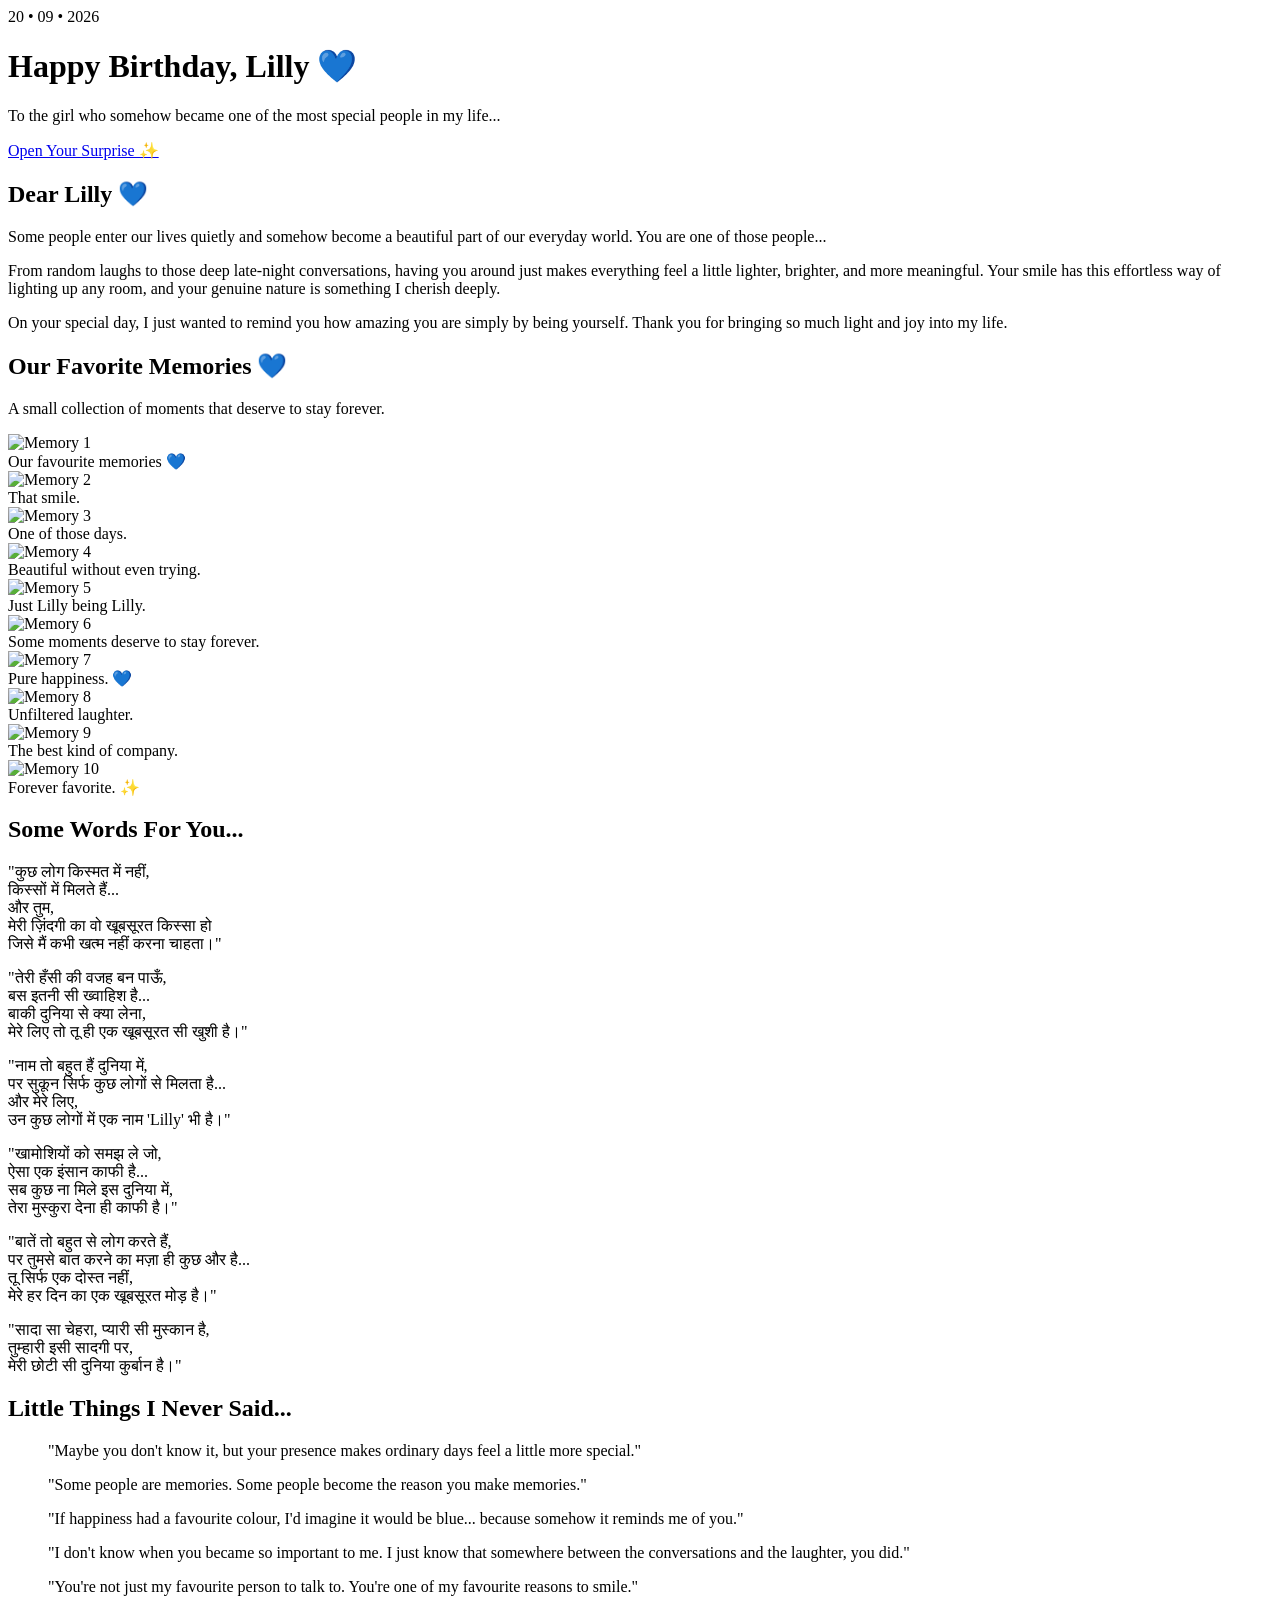
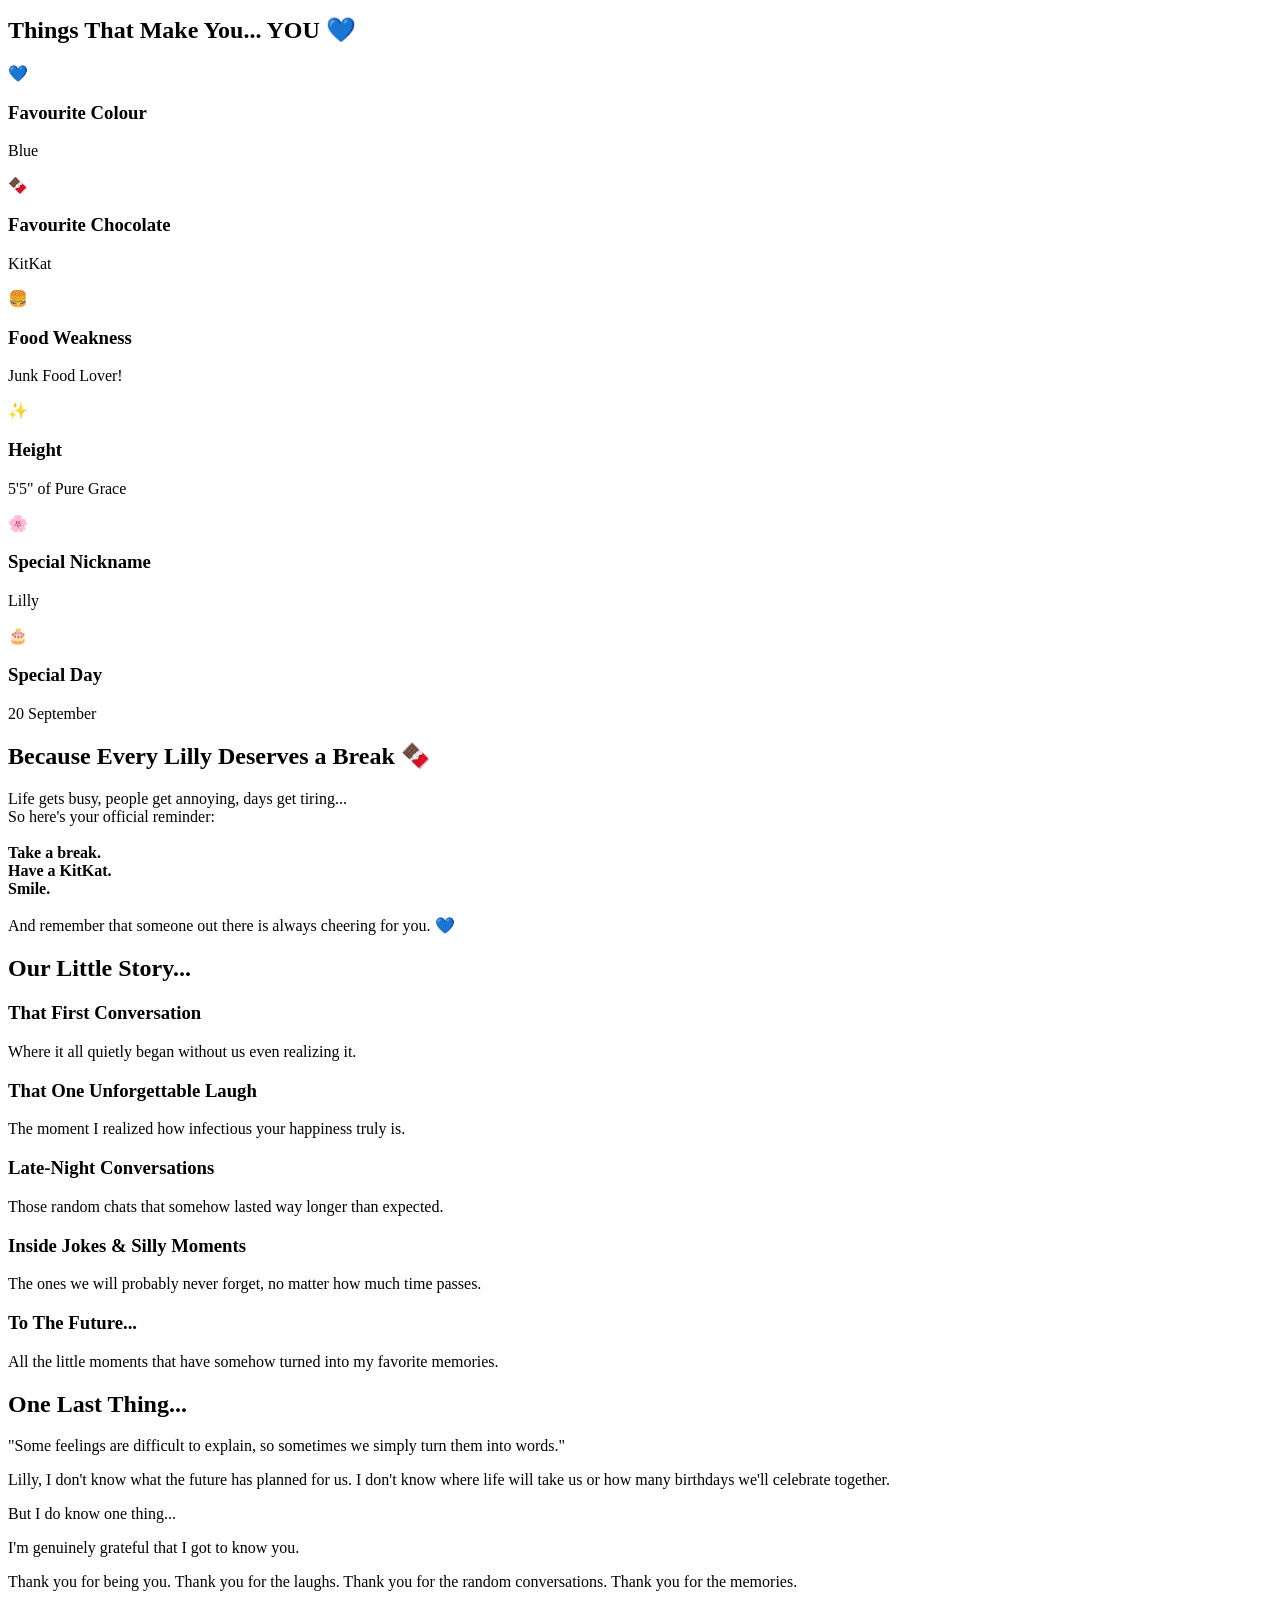
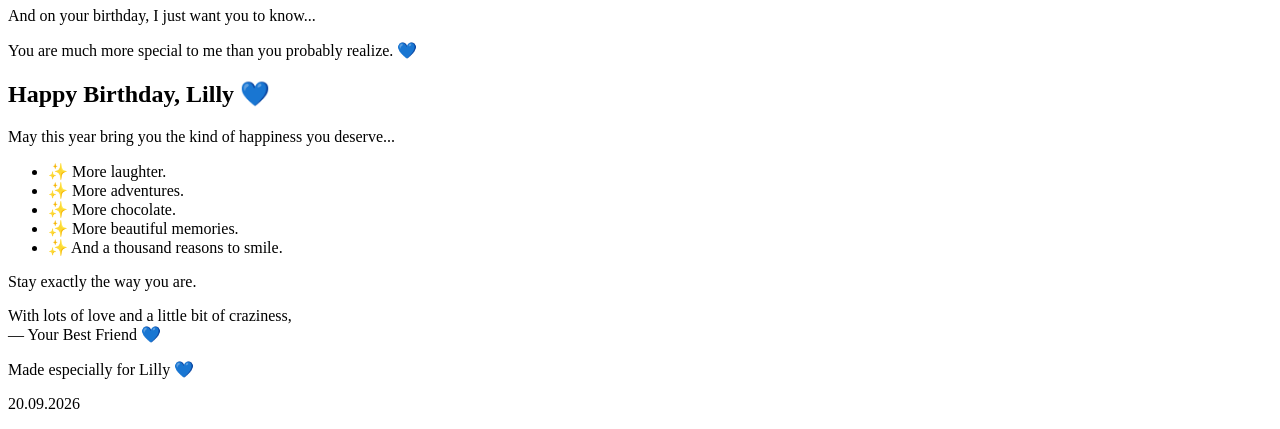
==== index.html @ 8860bd3f "Rename HAppybirthdaylilly.html to index.html" ====
<!DOCTYPE html>
<html lang="en">
<head>
  <meta charset="UTF-8">
  <meta name="viewport" content="width=device-width, initial-scale=1.0">
  <title>Happy Birthday Lilly! 💙</title>
  
  <link rel="preconnect" href="https://fonts.googleapis.com">
  <link rel="preconnect" href="https://fonts.gstatic.com" crossorigin>
  <link href="https://fonts.googleapis.com/css2?family=Great+Vibes&family=Playfair+Display:ital,wght@0,400;0,600;0,700;1,400&family=Poppins:wght@300;400;500;600&display=swap" rel="stylesheet">
  
  <link rel="stylesheet" href="lilly.css">
</head>
<body>

  <div class="stars-container" aria-hidden="true">
    <div class="star s1"></div>
    <div class="star s2"></div>
    <div class="star s3"></div>
    <div class="star s4"></div>
    <div class="star s5"></div>
  </div>

  <header class="hero-section" id="hero">
    <div class="hero-content">
      <span class="sub-subtitle">20 • 09 • 2026</span>
      <h1 class="hero-title">Happy Birthday, Lilly 💙</h1>
      <p class="hero-subtitle">To the girl who somehow became one of the most special people in my life...</p>
      <a href="#letter" class="btn-glow">Open Your Surprise ✨</a>
    </div>
  </header>

  <main>
    <section class="section-container" id="letter">
      <div class="glass-card letter-card">
        <h2 class="section-title cursive">Dear Lilly 💙</h2>
        <div class="letter-body">
          <p>Some people enter our lives quietly and somehow become a beautiful part of our everyday world. You are one of those people...</p>
          <p>From random laughs to those deep late-night conversations, having you around just makes everything feel a little lighter, brighter, and more meaningful. Your smile has this effortless way of lighting up any room, and your genuine nature is something I cherish deeply.</p>
          <p>On your special day, I just wanted to remind you how amazing you are simply by being yourself. Thank you for bringing so much light and joy into my life.</p>
        </div>
      </div>
    </section>

    <section class="section-container" id="gallery">
      <h2 class="section-title">Our Favorite Memories 💙</h2>
      <p class="section-desc">A small collection of moments that deserve to stay forever.</p>
      
      <div class="gallery-masonry">
        <div class="gallery-item">
          <img src="C:\VIRUS\lucky\lucky\Android\p1.jpeg" alt="Memory 1" loading="lazy">
          <div class="gallery-overlay"><span>Our favourite memories 💙</span></div>
        </div>
        <div class="gallery-item">
          <img src="C:\VIRUS\lucky\lucky\Android\LILLY.jpeg" alt="Memory 2" loading="lazy">
          <div class="gallery-overlay"><span>That smile.</span></div>
        </div>
        <div class="gallery-item">
          <img src="C:\VIRUS\lucky\lucky\Android\lilly\WhatsApp Image 2026-09-19 at 11.35.41 PM.jpeg" alt="Memory 3" loading="lazy">
          <div class="gallery-overlay"><span>One of those days.</span></div>
        </div>
        <div class="gallery-item">
          <img src="C:\VIRUS\lucky\lucky\Android\lilly\WhatsApp Image 2026-09-19 at 11.37.03 PM.jpeg" alt="Memory 4" loading="lazy">
          <div class="gallery-overlay"><span>Beautiful without even trying.</span></div>
        </div>
        <div class="gallery-item">
          <img src="C:\VIRUS\lucky\lucky\Android\lilly\WhatsApp Image 2026-09-19 at 11.37.11 PM.jpeg" alt="Memory 5" loading="lazy">
          <div class="gallery-overlay"><span>Just Lilly being Lilly.</span></div>
        </div>
        <div class="gallery-item">
          <img src="C:\VIRUS\lucky\lucky\Android\lilly\WhatsApp Image 2026-09-19 at 11.35.37 PM.jpeg" alt="Memory 6" loading="lazy">
          <div class="gallery-overlay"><span>Some moments deserve to stay forever.</span></div>
        </div>
        <div class="gallery-item">
          <img src="C:\VIRUS\lucky\lucky\Android\lilly\WhatsApp Image 2026-09-19 at 11.37.06 PM.jpeg" alt="Memory 7" loading="lazy">
          <div class="gallery-overlay"><span>Pure happiness. 💙</span></div>
        </div>
        <div class="gallery-item">
          <img src="C:\VIRUS\lucky\lucky\Android\lilly\WhatsApp Image 2026-09-19 at 11.34.30 PM.jpeg" alt="Memory 8" loading="lazy">
          <div class="gallery-overlay"><span>Unfiltered laughter.</span></div>
        </div>
        <div class="gallery-item">
          <img src="C:\VIRUS\lucky\lucky\Android\lilly\WhatsApp Image 2026-09-19 at 11.37.18 PM.jpeg" alt="Memory 9" loading="lazy">
          <div class="gallery-overlay"><span>The best kind of company.</span></div>
        </div>
        <div class="gallery-item">
          <img src="C:\VIRUS\lucky\lucky\Android\lilly\WhatsApp Image 2026-09-07 at 3.22.24 PM.jpeg" alt="Memory 10" loading="lazy">
          <div class="gallery-overlay"><span>Forever favorite. ✨</span></div>
        </div>
      </div>
    </section>

    <section class="section-container" id="poetry">
      <h2 class="section-title">Some Words For You...</h2>
      <div class="grid-cards">
        <div class="glass-card poetry-card">
          <p class="hindi-text">"कुछ लोग किस्मत में नहीं,<br>किस्सों में मिलते हैं...<br>और तुम,<br>मेरी ज़िंदगी का वो खूबसूरत किस्सा हो<br>जिसे मैं कभी खत्म नहीं करना चाहता।"</p>
        </div>
        <div class="glass-card poetry-card">
          <p class="hindi-text">"तेरी हँसी की वजह बन पाऊँ,<br>बस इतनी सी ख्वाहिश है...<br>बाकी दुनिया से क्या लेना,<br>मेरे लिए तो तू ही एक खूबसूरत सी खुशी है।"</p>
        </div>
        <div class="glass-card poetry-card">
          <p class="hindi-text">"नाम तो बहुत हैं दुनिया में,<br>पर सुकून सिर्फ कुछ लोगों से मिलता है...<br>और मेरे लिए,<br>उन कुछ लोगों में एक नाम 'Lilly' भी है।"</p>
        </div>
        <div class="glass-card poetry-card">
          <p class="hindi-text">"खामोशियों को समझ ले जो,<br>ऐसा एक इंसान काफी है...<br>सब कुछ ना मिले इस दुनिया में,<br>तेरा मुस्कुरा देना ही काफी है।"</p>
        </div>
        <div class="glass-card poetry-card">
          <p class="hindi-text">"बातें तो बहुत से लोग करते हैं,<br>पर तुमसे बात करने का मज़ा ही कुछ और है...<br>तू सिर्फ एक दोस्त नहीं,<br>मेरे हर दिन का एक खूबसूरत मोड़ है।"</p>
        </div>
        <div class="glass-card poetry-card">
          <p class="hindi-text">"सादा सा चेहरा, प्यारी सी मुस्कान है,<br>तुम्हारी इसी सादगी पर,<br>मेरी छोटी सी दुनिया कुर्बान है।"</p>
        </div>
      </div>
    </section>

    <section class="section-container" id="quotes">
      <h2 class="section-title">Little Things I Never Said...</h2>
      <div class="quotes-wrapper">
        <blockquote class="glass-card quote-card">
          "Maybe you don't know it, but your presence makes ordinary days feel a little more special."
        </blockquote>
        <blockquote class="glass-card quote-card">
          "Some people are memories. Some people become the reason you make memories."
        </blockquote>
        <blockquote class="glass-card quote-card">
          "If happiness had a favourite colour, I'd imagine it would be blue... because somehow it reminds me of you."
        </blockquote>
        <blockquote class="glass-card quote-card">
          "I don't know when you became so important to me. I just know that somewhere between the conversations and the laughter, you did."
        </blockquote>
        <blockquote class="glass-card quote-card">
          "You're not just my favourite person to talk to. You're one of my favourite reasons to smile."
        </blockquote>
      </div>
    </section>

    <section class="section-container" id="facts">
      <h2 class="section-title">Things That Make You... YOU 💙</h2>
      <div class="facts-grid">
        <div class="glass-card fact-card">
          <div class="fact-icon">💙</div>
          <h3>Favourite Colour</h3>
          <p>Blue</p>
        </div>
        <div class="glass-card fact-card">
          <div class="fact-icon">🍫</div>
          <h3>Favourite Chocolate</h3>
          <p>KitKat</p>
        </div>
        <div class="glass-card fact-card">
          <div class="fact-icon">🍔</div>
          <h3>Food Weakness</h3>
          <p>Junk Food Lover!</p>
        </div>
        <div class="glass-card fact-card">
          <div class="fact-icon">✨</div>
          <h3>Height</h3>
          <p>5'5" of Pure Grace</p>
        </div>
        <div class="glass-card fact-card">
          <div class="fact-icon">🌸</div>
          <h3>Special Nickname</h3>
          <p>Lilly</p>
        </div>
        <div class="glass-card fact-card">
          <div class="fact-icon">🎂</div>
          <h3>Special Day</h3>
          <p>20 September</p>
        </div>
      </div>
    </section>

    <section class="section-container" id="kitkat">
      <div class="kitkat-banner">
        <div class="chocolate-bg-decor" aria-hidden="true">
          <div class="choc-block"></div>
          <div class="choc-block"></div>
          <div class="choc-block"></div>
        </div>
        <div class="kitkat-content">
          <h2 class="kitkat-title">Because Every Lilly Deserves a Break 🍫</h2>
          <p class="kitkat-text">
            Life gets busy, people get annoying, days get tiring...<br>
            So here's your official reminder:<br><br>
            <strong>Take a break.<br>
            Have a KitKat.<br>
            Smile.</strong><br><br>
            And remember that someone out there is always cheering for you. 💙
          </p>
        </div>
      </div>
    </section>

    <section class="section-container" id="story">
      <h2 class="section-title">Our Little Story...</h2>
      <div class="timeline">
        <div class="timeline-item left">
          <div class="timeline-dot"></div>
          <div class="glass-card timeline-content">
            <h3>That First Conversation</h3>
            <p>Where it all quietly began without us even realizing it.</p>
          </div>
        </div>
        <div class="timeline-item right">
          <div class="timeline-dot"></div>
          <div class="glass-card timeline-content">
            <h3>That One Unforgettable Laugh</h3>
            <p>The moment I realized how infectious your happiness truly is.</p>
          </div>
        </div>
        <div class="timeline-item left">
          <div class="timeline-dot"></div>
          <div class="glass-card timeline-content">
            <h3>Late-Night Conversations</h3>
            <p>Those random chats that somehow lasted way longer than expected.</p>
          </div>
        </div>
        <div class="timeline-item right">
          <div class="timeline-dot"></div>
          <div class="glass-card timeline-content">
            <h3>Inside Jokes & Silly Moments</h3>
            <p>The ones we will probably never forget, no matter how much time passes.</p>
          </div>
        </div>
        <div class="timeline-item left">
          <div class="timeline-dot"></div>
          <div class="glass-card timeline-content">
            <h3>To The Future...</h3>
            <p>All the little moments that have somehow turned into my favorite memories.</p>
          </div>
        </div>
      </div>
    </section>

    <section class="section-container" id="secret">
      <div class="glass-card secret-card">
        <h2 class="section-title">One Last Thing...</h2>
        <p class="secret-quote">"Some feelings are difficult to explain, so sometimes we simply turn them into words."</p>
        <div class="secret-body">
          <p>Lilly, I don't know what the future has planned for us. I don't know where life will take us or how many birthdays we'll celebrate together.</p>
          <p>But I do know one thing...</p>
          <p>I'm genuinely grateful that I got to know you.</p>
          <p>Thank you for being you. Thank you for the laughs. Thank you for the random conversations. Thank you for the memories.</p>
          <p>And on your birthday, I just want you to know...</p>
          <p class="highlight-text">You are much more special to me than you probably realize. 💙</p>
        </div>
      </div>
    </section>

    <section class="section-container final-section" id="final">
      <div class="final-wrapper">
        <h1 class="final-title">Happy Birthday, Lilly 💙</h1>
        <p class="final-subtitle">May this year bring you the kind of happiness you deserve...</p>
        <ul class="wishes-list">
          <li>✨ More laughter.</li>
          <li>✨ More adventures.</li>
          <li>✨ More chocolate.</li>
          <li>✨ More beautiful memories.</li>
          <li>✨ And a thousand reasons to smile.</li>
        </ul>
        <p class="stay-true">Stay exactly the way you are.</p>
        <p class="signature">With lots of love and a little bit of craziness,<br><span>— Your Best Friend 💙</span></p>
      </div>
    </section>
  </main>

  <footer class="footer">
    <p>Made especially for Lilly 💙</p>
    <p class="footer-date">20.09.2026</p>
  </footer>

</body>
</html>
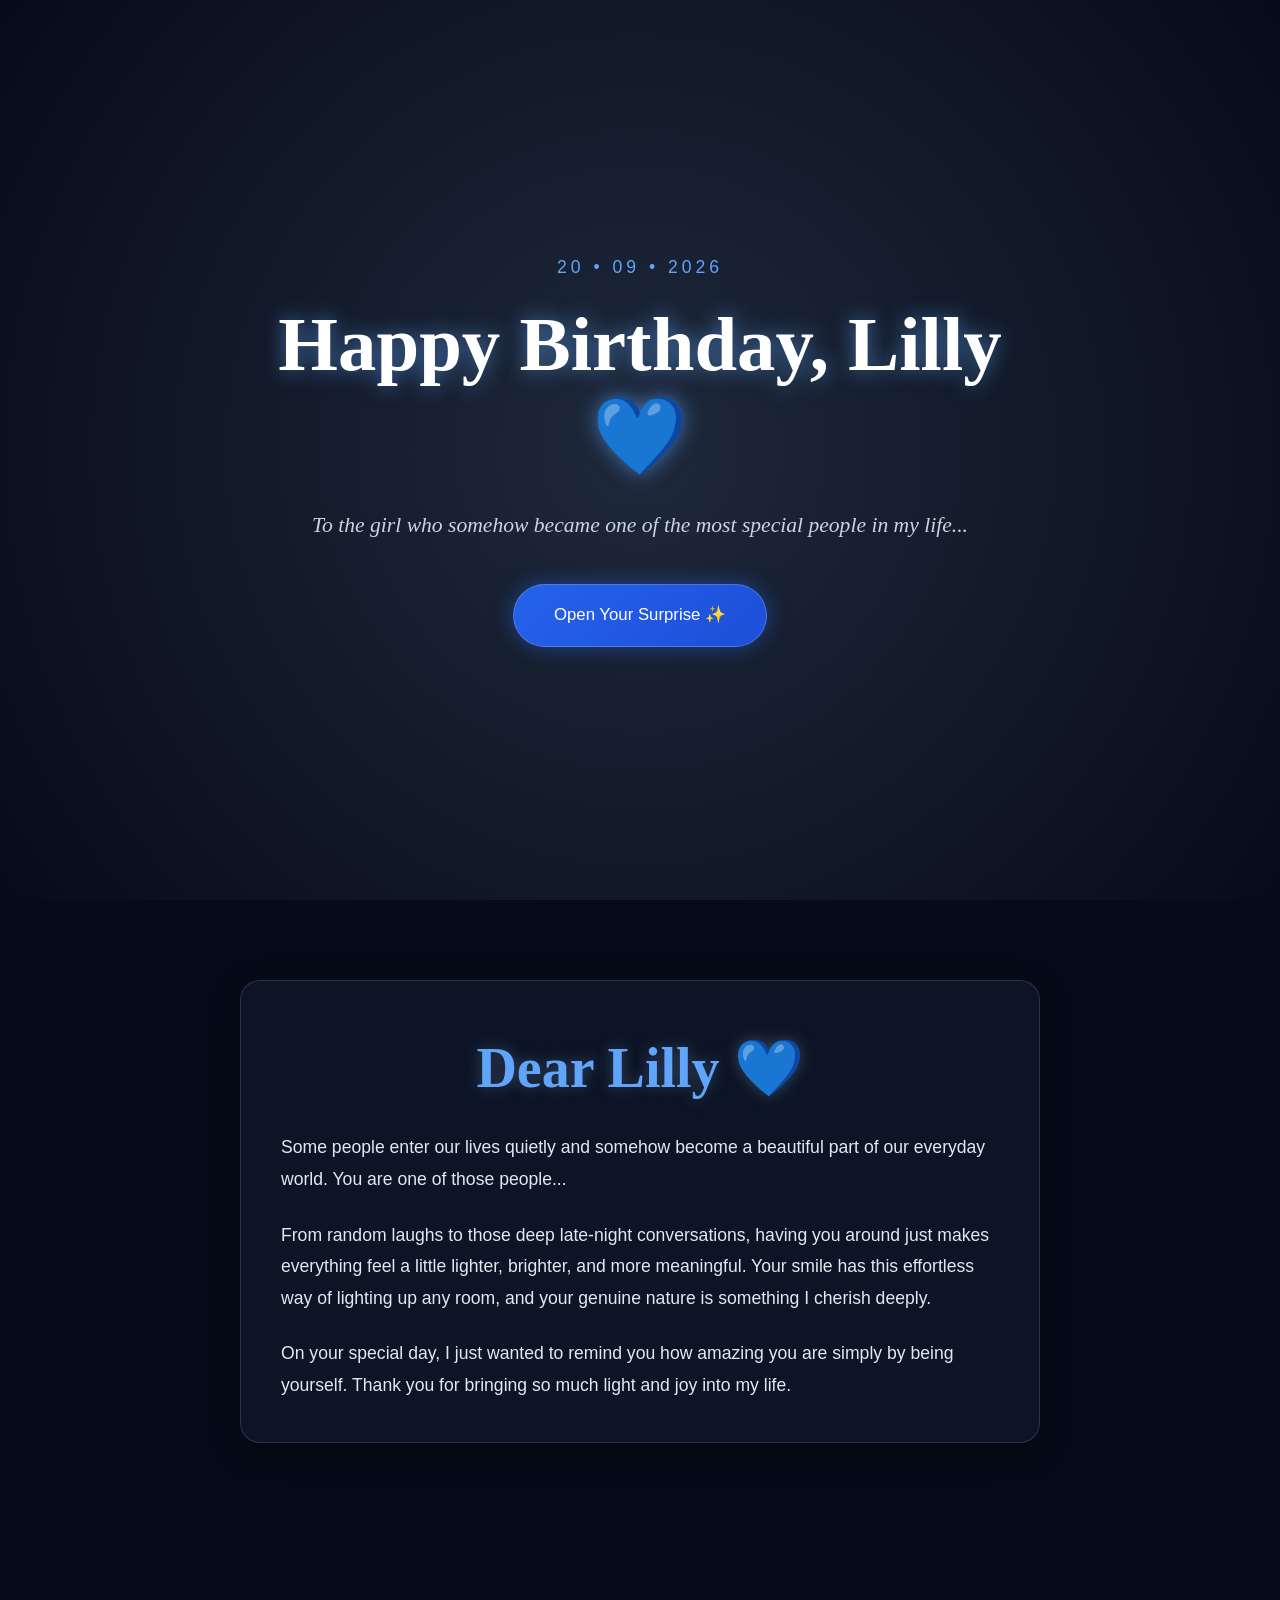
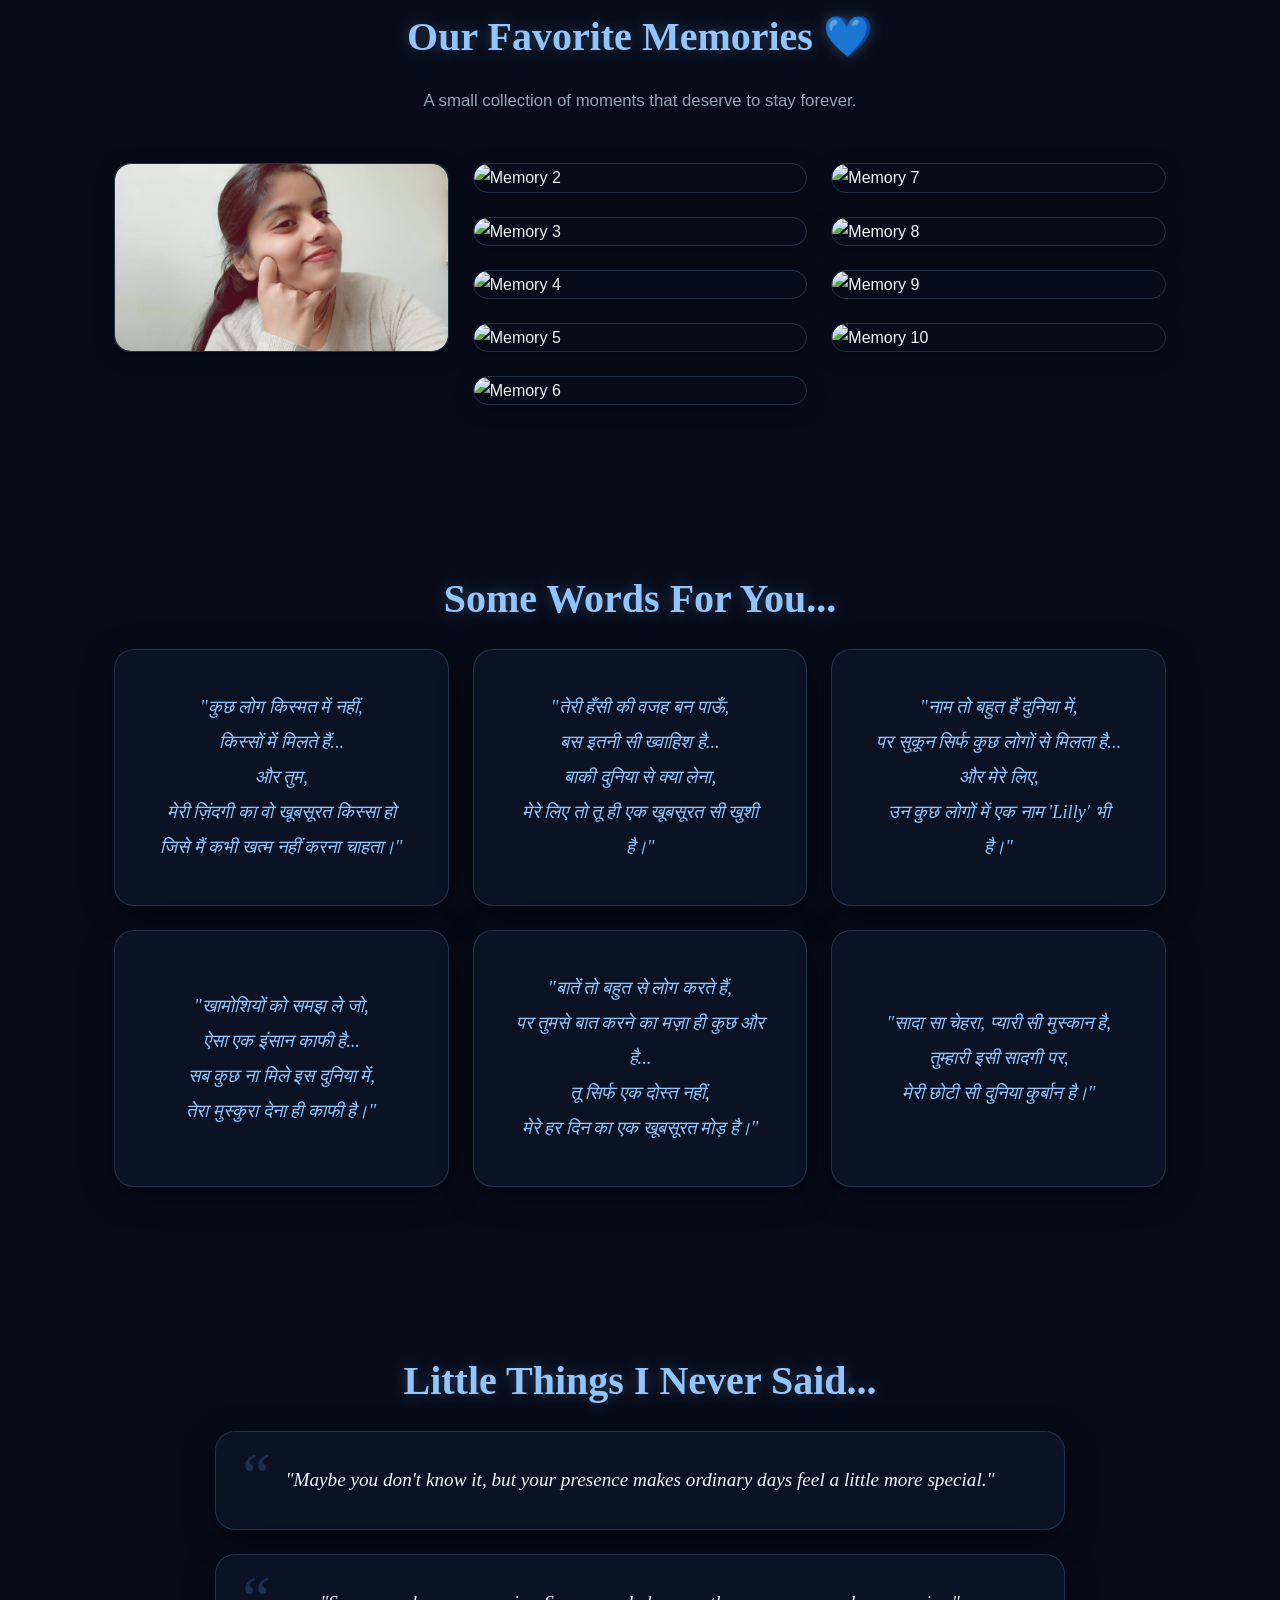
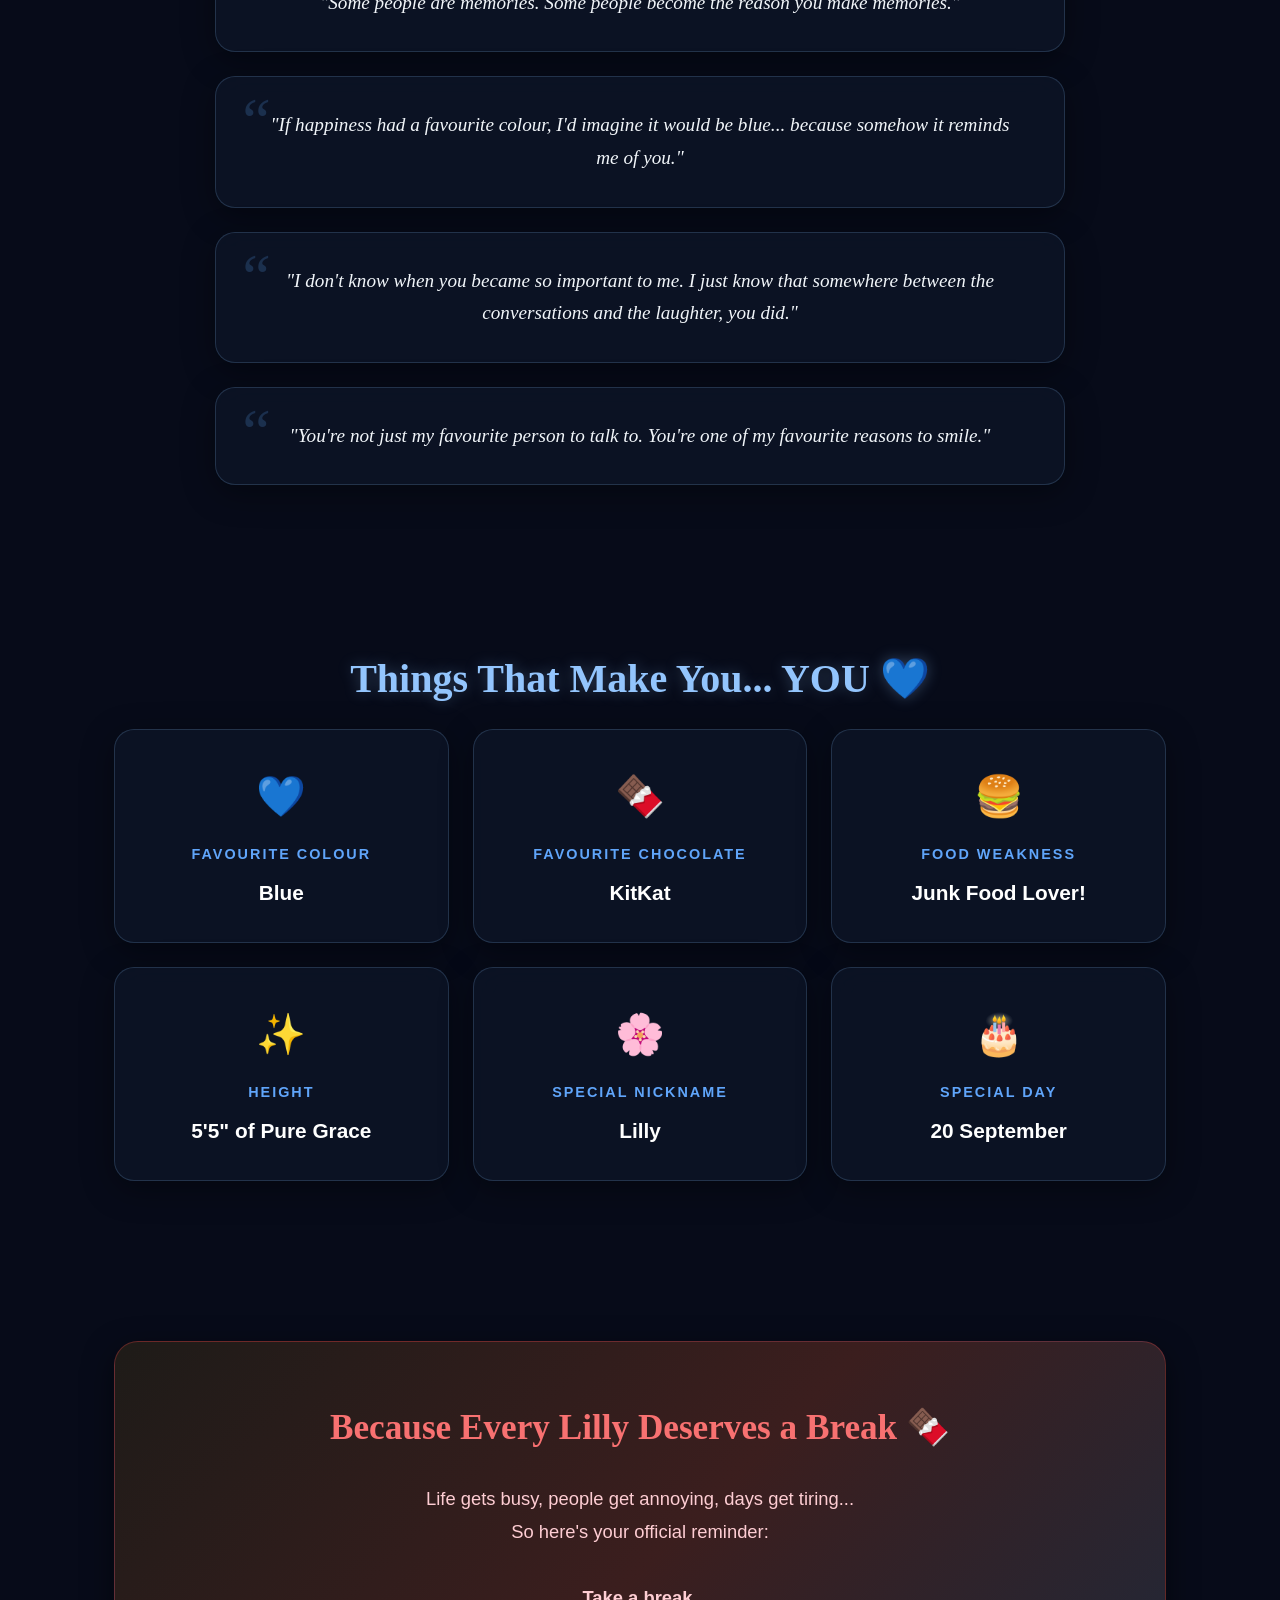
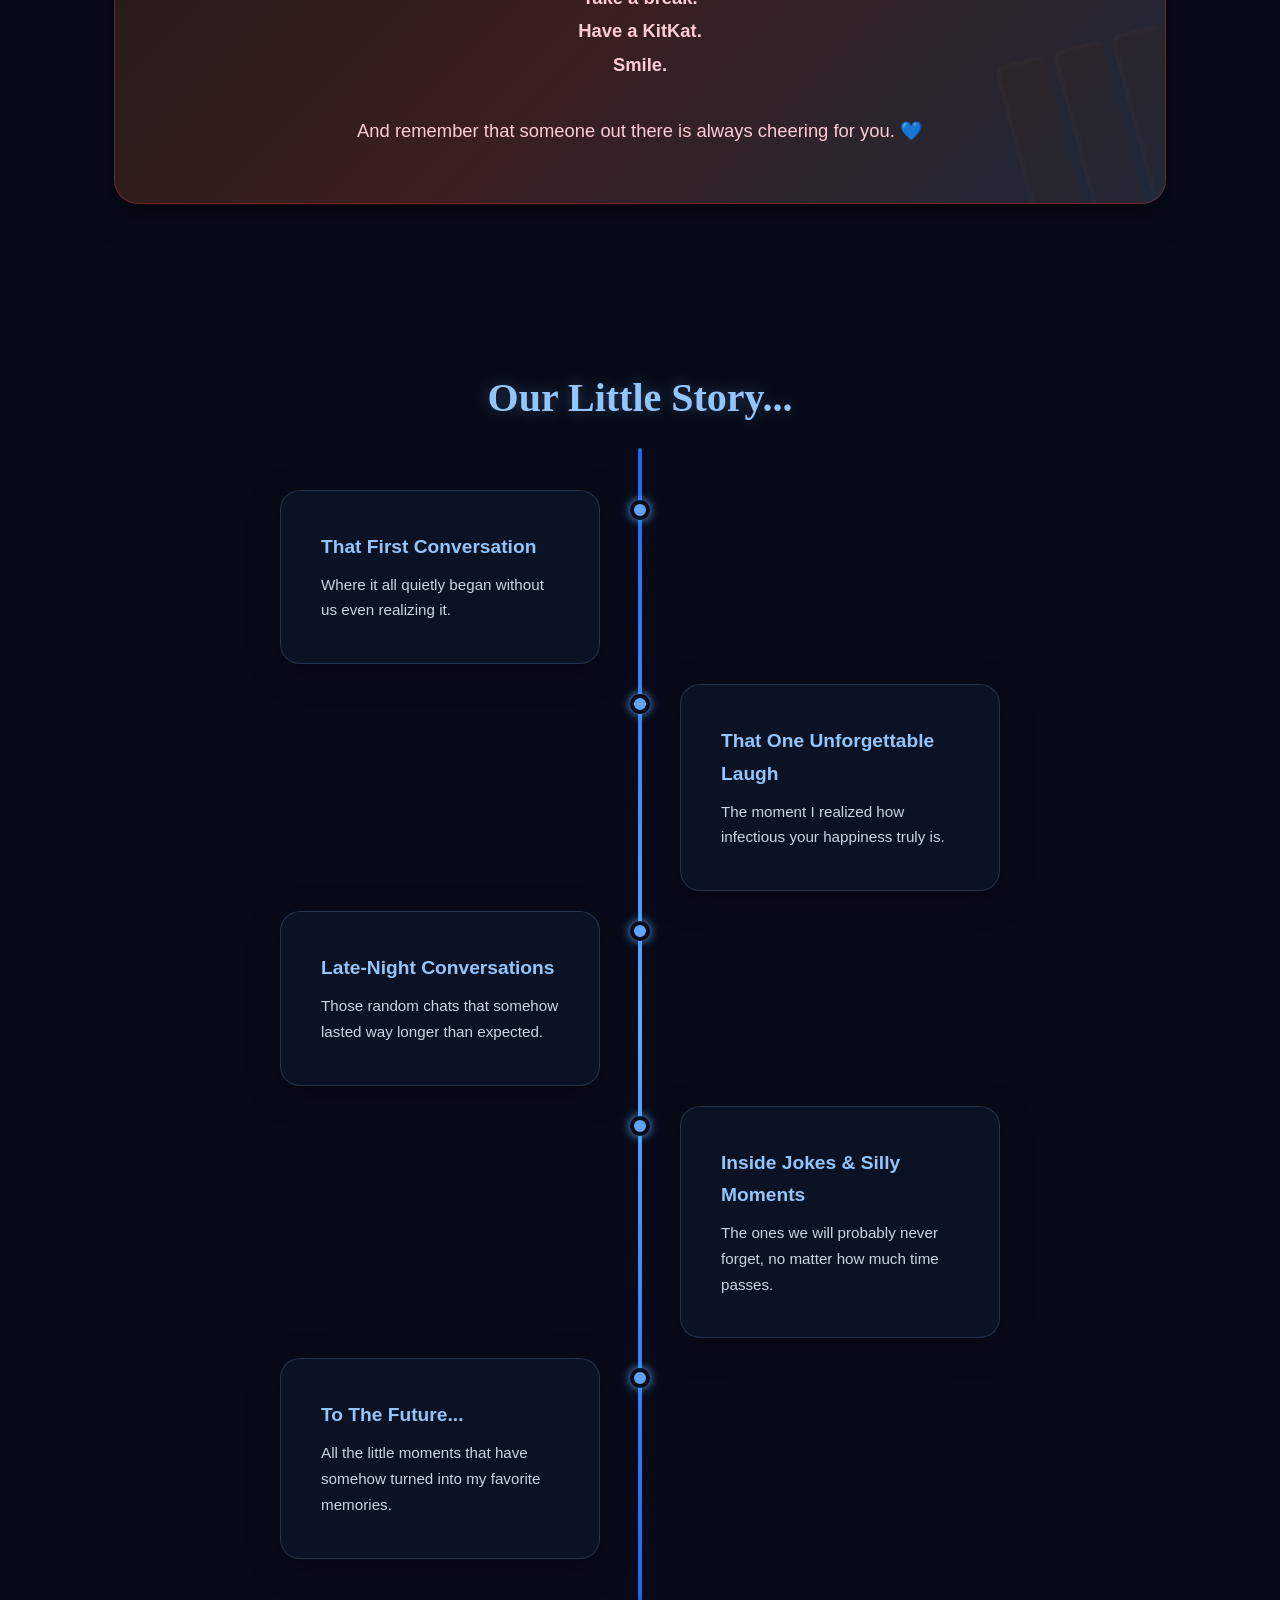
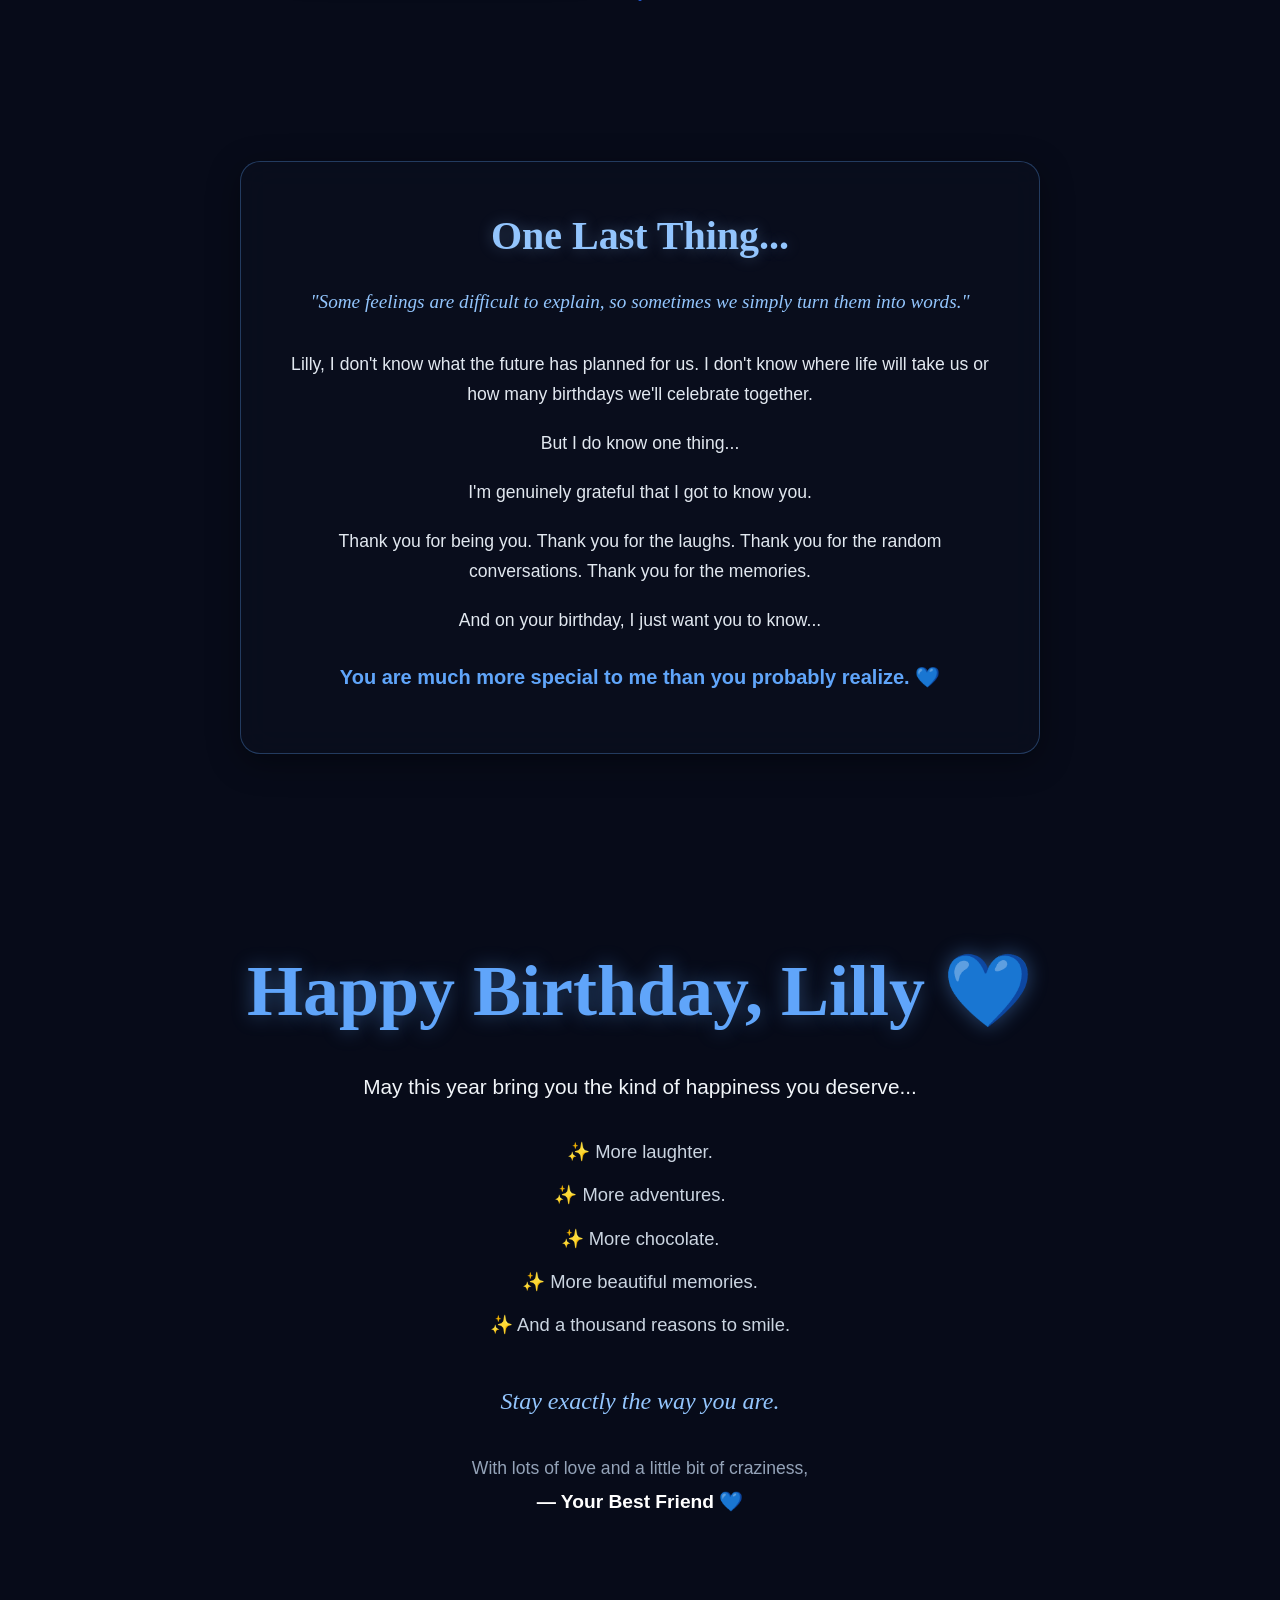
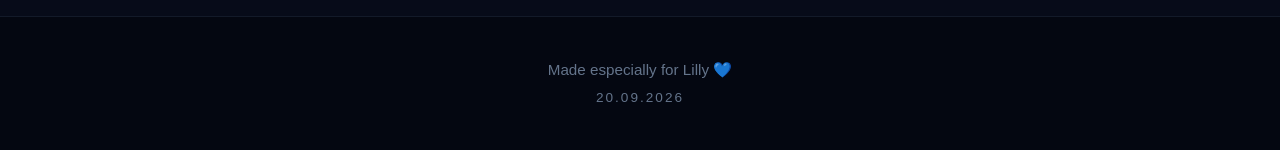
==== commit e146fa72: "Update index.html" ====
--- a/index.html
+++ b/index.html
@@ -48,7 +48,7 @@
       
       <div class="gallery-masonry">
         <div class="gallery-item">
-          <img src="C:\VIRUS\lucky\lucky\Android\p1.jpeg" alt="Memory 1" loading="lazy">
+          <img src="p1.jpeg" alt="Memory 1" loading="lazy">
           <div class="gallery-overlay"><span>Our favourite memories 💙</span></div>
         </div>
         <div class="gallery-item">
--- a/lilly.css
+++ b/lilly.css
@@ -0,0 +1,597 @@
+/* ==========================================================================
+   RESET & GLOBAL SETUP
+   ========================================================================== */
+*, *::before, *::after {
+  box-sizing: border-box;
+  margin: 0;
+  padding: 0;
+}
+
+html {
+  scroll-behavior: smooth;
+  font-size: 16px;
+}
+
+body {
+  font-family: 'Poppins', sans-serif;
+  background: #070b19; /* Deep midnight navy */
+  color: #f0f4f8;
+  overflow-x: hidden;
+  line-height: 1.7;
+  position: relative;
+}
+
+/* ==========================================================================
+   BACKGROUND PARTICLES & STARS (CSS ONLY)
+   ========================================================================== */
+.stars-container {
+  position: fixed;
+  top: 0;
+  left: 0;
+  width: 100vw;
+  height: 100vh;
+  pointer-events: none;
+  z-index: 0;
+  overflow: hidden;
+}
+
+.star {
+  position: absolute;
+  background: radial-gradient(circle, rgba(147, 197, 253, 0.8) 0%, rgba(255,255,255,0) 70%);
+  border-radius: 50%;
+  animation: floatParticle 8s infinite ease-in-out;
+}
+
+.s1 { width: 150px; height: 150px; top: 10%; left: 15%; animation-duration: 10s; opacity: 0.3; }
+.s2 { width: 250px; height: 250px; top: 60%; left: 75%; animation-duration: 14s; opacity: 0.2; }
+.s3 { width: 100px; height: 100px; top: 80%; left: 20%; animation-duration: 7s; opacity: 0.4; }
+.s4 { width: 180px; height: 180px; top: 35%; left: 80%; animation-duration: 11s; opacity: 0.25; }
+.s5 { width: 120px; height: 120px; top: 50%; left: 45%; animation-duration: 9s; opacity: 0.35; }
+
+@keyframes floatParticle {
+  0%, 100% { transform: translateY(0) scale(1); }
+  50% { transform: translateY(-30px) scale(1.1); }
+}
+
+/* ==========================================================================
+   GLASSMORPHISM & REUSABLE CARDS
+   ========================================================================== */
+.glass-card {
+  background: rgba(15, 23, 42, 0.65);
+  backdrop-filter: blur(16px);
+  -webkit-backdrop-filter: blur(16px);
+  border: 1px solid rgba(147, 197, 253, 0.18);
+  border-radius: 20px;
+  box-shadow: 0 8px 32px 0 rgba(0, 0, 0, 0.37);
+  padding: 2.5rem;
+  transition: transform 0.4s ease, box-shadow 0.4s ease, border-color 0.4s ease;
+}
+
+.glass-card:hover {
+  transform: translateY(-5px);
+  box-shadow: 0 12px 40px 0 rgba(59, 130, 246, 0.25);
+  border-color: rgba(147, 197, 253, 0.4);
+}
+
+.section-container {
+  max-width: 1100px;
+  margin: 0 auto;
+  padding: 5rem 1.5rem;
+  position: relative;
+  z-index: 1;
+}
+
+.section-title {
+  font-family: 'Playfair Display', serif;
+  font-size: 2.5rem;
+  text-align: center;
+  color: #93c5fd;
+  margin-bottom: 1rem;
+  text-shadow: 0 0 15px rgba(147, 197, 253, 0.3);
+}
+
+.section-title.cursive {
+  font-family: 'Great Vibes', cursive;
+  font-size: 3.5rem;
+  color: #60a5fa;
+}
+
+.section-desc {
+  text-align: center;
+  color: #94a3b8;
+  margin-bottom: 3rem;
+  font-size: 1.05rem;
+}
+
+/* ==========================================================================
+   HERO SECTION
+   ========================================================================== */
+.hero-section {
+  min-height: 100vh;
+  display: flex;
+  justify-content: center;
+  align-items: center;
+  text-align: center;
+  padding: 2rem 1rem;
+  position: relative;
+  background: radial-gradient(circle at center, #1e293b 0%, #070b19 100%);
+  z-index: 1;
+}
+
+.hero-content {
+  max-width: 800px;
+  animation: fadeIn 1.8s ease-in-out;
+}
+
+.sub-subtitle {
+  display: inline-block;
+  font-size: 1.1rem;
+  letter-spacing: 4px;
+  color: #60a5fa;
+  margin-bottom: 1rem;
+  text-transform: uppercase;
+}
+
+.hero-title {
+  font-family: 'Great Vibes', cursive;
+  font-size: 4.8rem;
+  color: #ffffff;
+  text-shadow: 0 0 20px rgba(96, 165, 250, 0.6);
+  line-height: 1.2;
+  margin-bottom: 1.5rem;
+}
+
+.hero-subtitle {
+  font-family: 'Playfair Display', serif;
+  font-size: 1.35rem;
+  color: #cbd5e1;
+  font-style: italic;
+  margin-bottom: 2.5rem;
+  font-weight: 300;
+}
+
+.btn-glow {
+  display: inline-block;
+  padding: 1rem 2.5rem;
+  font-size: 1.05rem;
+  font-weight: 500;
+  color: #ffffff;
+  text-decoration: none;
+  background: linear-gradient(135deg, #2563eb, #1d4ed8);
+  border-radius: 50px;
+  box-shadow: 0 0 20px rgba(37, 99, 235, 0.5);
+  transition: all 0.3s ease;
+  border: 1px solid rgba(255, 255, 255, 0.2);
+}
+
+.btn-glow:hover {
+  transform: translateY(-3px) scale(1.03);
+  box-shadow: 0 0 30px rgba(96, 165, 250, 0.8);
+  background: linear-gradient(135deg, #3b82f6, #2563eb);
+}
+
+/* ==========================================================================
+   SECTION 2: LETTER
+   ========================================================================== */
+.letter-card {
+  max-width: 800px;
+  margin: 0 auto;
+  background: rgba(15, 23, 42, 0.8);
+}
+
+.letter-body p {
+  font-size: 1.1rem;
+  color: #e2e8f0;
+  margin-bottom: 1.5rem;
+  line-height: 1.8;
+}
+
+.letter-body p:last-child {
+  margin-bottom: 0;
+}
+
+/* ==========================================================================
+   SECTION 3: PHOTO GALLERY (MASONRY)
+   ========================================================================== */
+.gallery-masonry {
+  column-count: 3;
+  column-gap: 1.5rem;
+}
+
+.gallery-item {
+  position: relative;
+  margin-bottom: 1.5rem;
+  border-radius: 16px;
+  overflow: hidden;
+  break-inside: avoid;
+  box-shadow: 0 4px 20px rgba(0,0,0,0.3);
+  border: 1px solid rgba(147, 197, 253, 0.2);
+}
+
+.gallery-item img {
+  width: 100%;
+  display: block;
+  border-radius: 16px;
+  transition: transform 0.5s ease;
+  object-fit: cover;
+}
+
+.gallery-overlay {
+  position: absolute;
+  top: 0;
+  left: 0;
+  width: 100%;
+  height: 100%;
+  background: linear-gradient(to top, rgba(7, 11, 25, 0.85), transparent);
+  display: flex;
+  align-items: flex-end;
+  padding: 1.25rem;
+  opacity: 0;
+  transition: opacity 0.4s ease;
+}
+
+.gallery-overlay span {
+  color: #ffffff;
+  font-size: 0.95rem;
+  font-weight: 500;
+  transform: translateY(10px);
+  transition: transform 0.4s ease;
+}
+
+.gallery-item:hover img {
+  transform: scale(1.08);
+}
+
+.gallery-item:hover .gallery-overlay {
+  opacity: 1;
+}
+
+.gallery-item:hover .gallery-overlay span {
+  transform: translateY(0);
+}
+
+/* ==========================================================================
+   SECTION 4: SHAYARI
+   ========================================================================== */
+.grid-cards {
+  display: grid;
+  grid-template-columns: repeat(auto-fit, minmax(300px, 1fr));
+  gap: 1.5rem;
+}
+
+.poetry-card {
+  text-align: center;
+  display: flex;
+  align-items: center;
+  justify-content: center;
+  min-height: 180px;
+}
+
+.hindi-text {
+  font-family: 'Playfair Display', serif;
+  font-size: 1.15rem;
+  line-height: 1.9;
+  color: #93c5fd;
+  font-style: italic;
+}
+
+/* ==========================================================================
+   SECTION 5: LOVE QUOTES
+   ========================================================================== */
+.quotes-wrapper {
+  display: flex;
+  flex-direction: column;
+  gap: 1.5rem;
+  max-width: 850px;
+  margin: 0 auto;
+}
+
+.quote-card {
+  font-family: 'Playfair Display', serif;
+  font-size: 1.2rem;
+  color: #f1f5f9;
+  text-align: center;
+  font-style: italic;
+  position: relative;
+  padding: 2rem 3rem;
+}
+
+.quote-card::before {
+  content: '“';
+  font-size: 4rem;
+  color: rgba(96, 165, 250, 0.2);
+  position: absolute;
+  top: -10px;
+  left: 20px;
+}
+
+/* ==========================================================================
+   SECTION 6: LILLY FACTS
+   ========================================================================== */
+.facts-grid {
+  display: grid;
+  grid-template-columns: repeat(auto-fit, minmax(280px, 1fr));
+  gap: 1.5rem;
+}
+
+.fact-card {
+  text-align: center;
+  padding: 2rem 1.5rem;
+}
+
+.fact-icon {
+  font-size: 2.5rem;
+  margin-bottom: 0.75rem;
+}
+
+.fact-card h3 {
+  font-size: 0.9rem;
+  text-transform: uppercase;
+  letter-spacing: 2px;
+  color: #60a5fa;
+  margin-bottom: 0.5rem;
+}
+
+.fact-card p {
+  font-size: 1.3rem;
+  font-weight: 600;
+  color: #ffffff;
+}
+
+/* ==========================================================================
+   SECTION 7: KITKAT SPECIAL
+   ========================================================================== */
+.kitkat-banner {
+  background: linear-gradient(135deg, #1e1b18 0%, #3b1e1e 50%, #1e293b 100%);
+  border-radius: 24px;
+  padding: 3.5rem 2rem;
+  position: relative;
+  overflow: hidden;
+  border: 1px solid rgba(239, 68, 68, 0.3);
+  box-shadow: 0 10px 30px rgba(0, 0, 0, 0.5);
+}
+
+.chocolate-bg-decor {
+  position: absolute;
+  right: -20px;
+  bottom: -20px;
+  display: flex;
+  gap: 10px;
+  opacity: 0.15;
+  transform: rotate(-15deg);
+}
+
+.choc-block {
+  width: 50px;
+  height: 180px;
+  background: #3d2314;
+  border-radius: 8px;
+  box-shadow: inset 2px 2px 5px rgba(255,255,255,0.2);
+}
+
+.kitkat-content {
+  position: relative;
+  z-index: 2;
+  text-align: center;
+  max-width: 700px;
+  margin: 0 auto;
+}
+
+.kitkat-title {
+  font-family: 'Playfair Display', serif;
+  color: #f87171;
+  font-size: 2.2rem;
+  margin-bottom: 1.5rem;
+}
+
+.kitkat-text {
+  font-size: 1.15rem;
+  color: #fecdd3;
+  line-height: 1.8;
+}
+
+/* ==========================================================================
+   SECTION 8: MEMORY TIMELINE
+   ========================================================================== */
+.timeline {
+  position: relative;
+  max-width: 800px;
+  margin: 0 auto;
+  padding: 2rem 0;
+}
+
+.timeline::after {
+  content: '';
+  position: absolute;
+  width: 4px;
+  background: linear-gradient(to bottom, #2563eb, #60a5fa, #2563eb);
+  top: 0;
+  bottom: 0;
+  left: 50%;
+  margin-left: -2px;
+  border-radius: 2px;
+}
+
+.timeline-item {
+  padding: 10px 40px;
+  position: relative;
+  width: 50%;
+}
+
+.timeline-item.left { left: 0; }
+.timeline-item.right { left: 50%; }
+
+.timeline-dot {
+  position: absolute;
+  width: 20px;
+  height: 20px;
+  right: -10px;
+  background-color: #60a5fa;
+  border: 4px solid #070b19;
+  top: 20px;
+  border-radius: 50%;
+  z-index: 2;
+  box-shadow: 0 0 10px #60a5fa;
+}
+
+.timeline-item.right .timeline-dot {
+  left: -10px;
+}
+
+.timeline-content h3 {
+  font-size: 1.2rem;
+  color: #93c5fd;
+  margin-bottom: 0.5rem;
+}
+
+.timeline-content p {
+  font-size: 0.95rem;
+  color: #cbd5e1;
+}
+
+/* ==========================================================================
+   SECTION 9: SECRET MESSAGE
+   ========================================================================== */
+.secret-card {
+  max-width: 800px;
+  margin: 0 auto;
+  background: rgba(10, 15, 30, 0.85);
+  border-color: rgba(96, 165, 250, 0.3);
+  text-align: center;
+}
+
+.secret-quote {
+  font-family: 'Playfair Display', serif;
+  font-style: italic;
+  color: #93c5fd;
+  font-size: 1.2rem;
+  margin-bottom: 2rem;
+}
+
+.secret-body p {
+  font-size: 1.1rem;
+  margin-bottom: 1.2rem;
+  color: #e2e8f0;
+}
+
+.highlight-text {
+  font-size: 1.25rem !important;
+  font-weight: 600;
+  color: #60a5fa !important;
+  margin-top: 1.5rem;
+}
+
+/* ==========================================================================
+   SECTION 10: FINAL MESSAGE
+   ========================================================================== */
+.final-section {
+  text-align: center;
+  padding: 6rem 1.5rem;
+}
+
+.final-title {
+  font-family: 'Great Vibes', cursive;
+  font-size: 4.5rem;
+  color: #60a5fa;
+  margin-bottom: 1rem;
+  text-shadow: 0 0 20px rgba(96, 165, 250, 0.4);
+}
+
+.final-subtitle {
+  font-size: 1.3rem;
+  color: #f1f5f9;
+  margin-bottom: 2rem;
+}
+
+.wishes-list {
+  list-style: none;
+  margin-bottom: 2.5rem;
+}
+
+.wishes-list li {
+  font-size: 1.15rem;
+  color: #cbd5e1;
+  margin-bottom: 0.75rem;
+}
+
+.stay-true {
+  font-family: 'Playfair Display', serif;
+  font-size: 1.5rem;
+  font-style: italic;
+  color: #93c5fd;
+  margin-bottom: 2rem;
+}
+
+.signature {
+  font-size: 1.1rem;
+  color: #94a3b8;
+  line-height: 1.8;
+}
+
+.signature span {
+  font-weight: 600;
+  color: #ffffff;
+  font-size: 1.2rem;
+}
+
+/* ==========================================================================
+   FOOTER
+   ========================================================================== */
+.footer {
+  text-align: center;
+  padding: 2.5rem 1rem;
+  border-top: 1px solid rgba(147, 197, 253, 0.1);
+  background: #040711;
+  color: #64748b;
+  font-size: 0.95rem;
+}
+
+.footer-date {
+  font-size: 0.85rem;
+  letter-spacing: 2px;
+  margin-top: 0.25rem;
+}
+
+/* ==========================================================================
+   KEYFRAME ANIMATIONS
+   ========================================================================== */
+@keyframes fadeIn {
+  from { opacity: 0; transform: translateY(20px); }
+  to { opacity: 1; transform: translateY(0); }
+}
+
+/* ==========================================================================
+   RESPONSIVE DESIGN (MOBILE & TABLET)
+   ========================================================================== */
+@media (max-width: 900px) {
+  .gallery-masonry {
+    column-count: 2;
+  }
+}
+
+@media (max-width: 768px) {
+  .hero-title { font-size: 3.5rem; }
+  .hero-subtitle { font-size: 1.1rem; }
+  .section-title { font-size: 2rem; }
+  .section-title.cursive { font-size: 2.8rem; }
+  
+  /* Timeline Responsive */
+  .timeline::after { left: 31px; }
+  .timeline-item {
+    width: 100%;
+    padding-left: 70px;
+    padding-right: 25px;
+  }
+  .timeline-item.right { left: 0%; }
+  .timeline-dot { left: 21px !important; }
+}
+
+@media (max-width: 480px) {
+  .gallery-masonry {
+    column-count: 1;
+  }
+  .hero-title { font-size: 2.8rem; }
+  .glass-card { padding: 1.5rem; }
+  .quote-card { padding: 1.5rem 1.5rem; }
+  .final-title { font-size: 3rem; }
+}
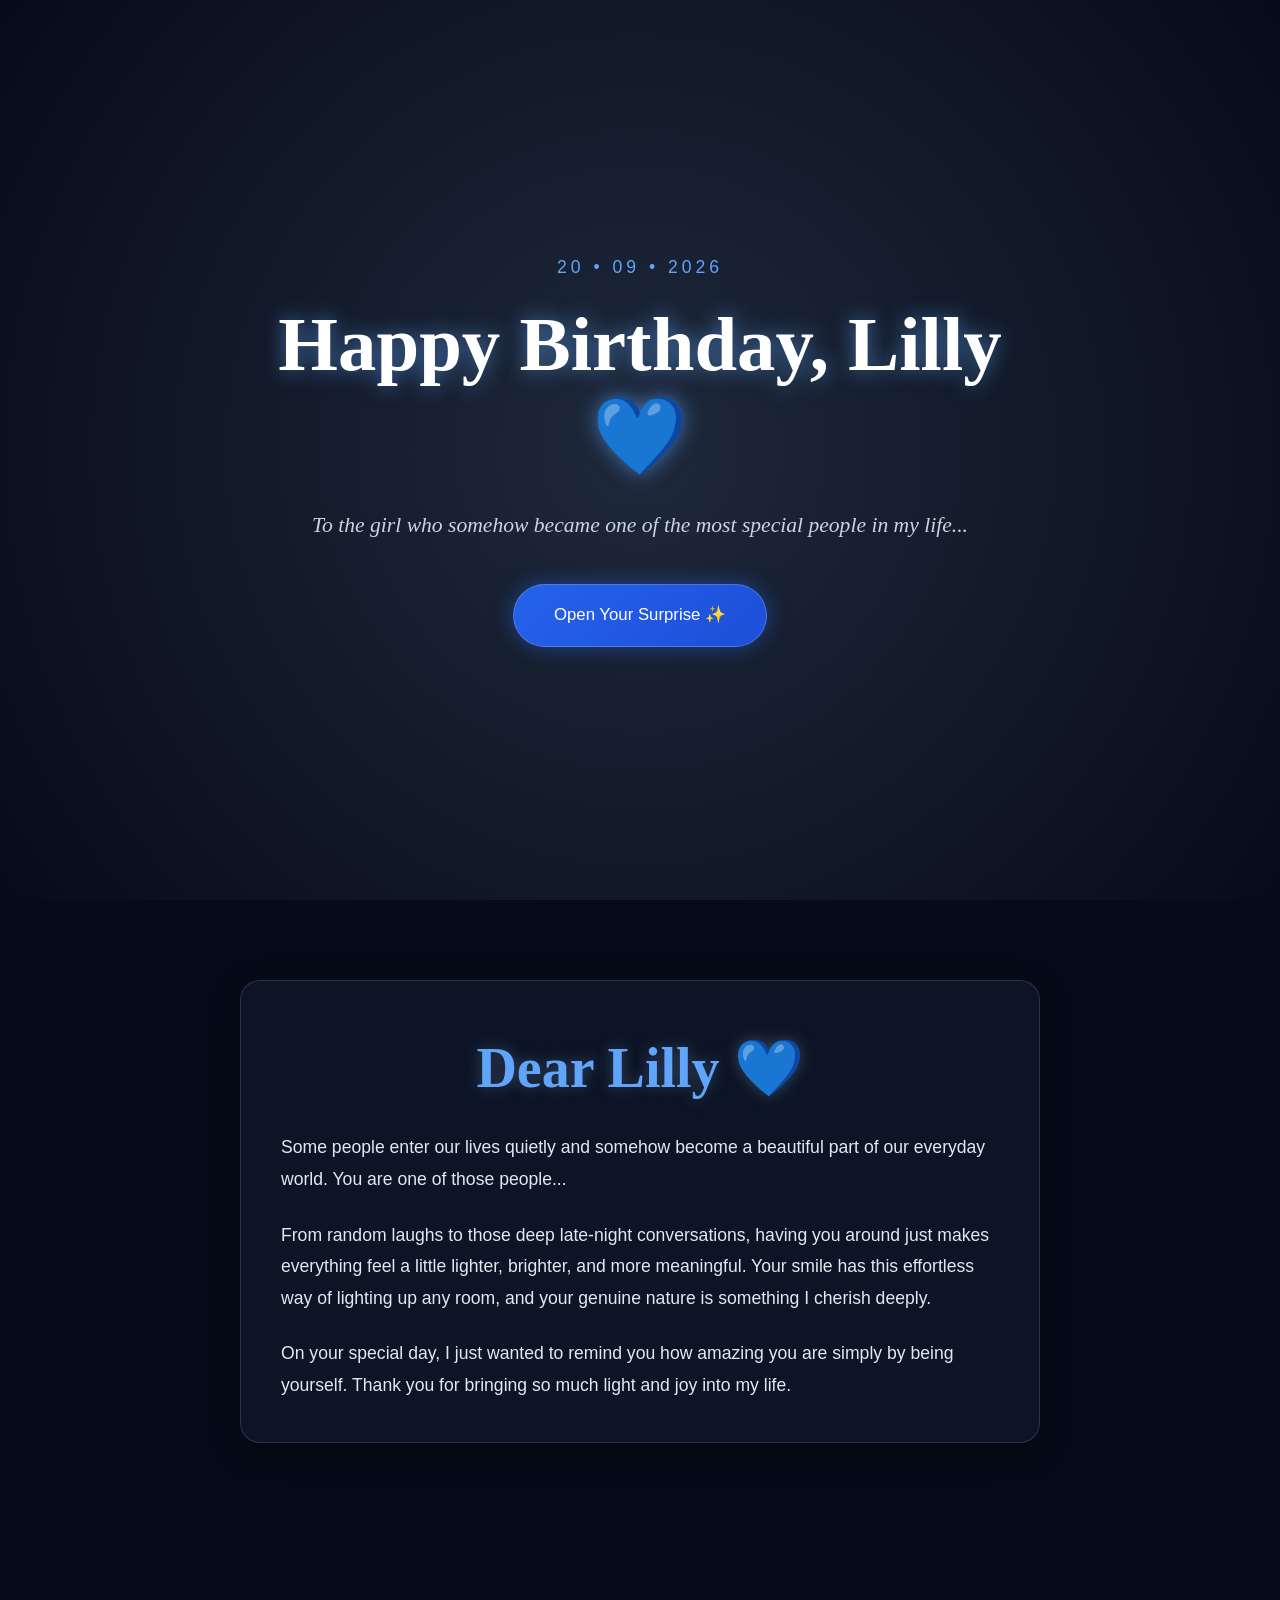
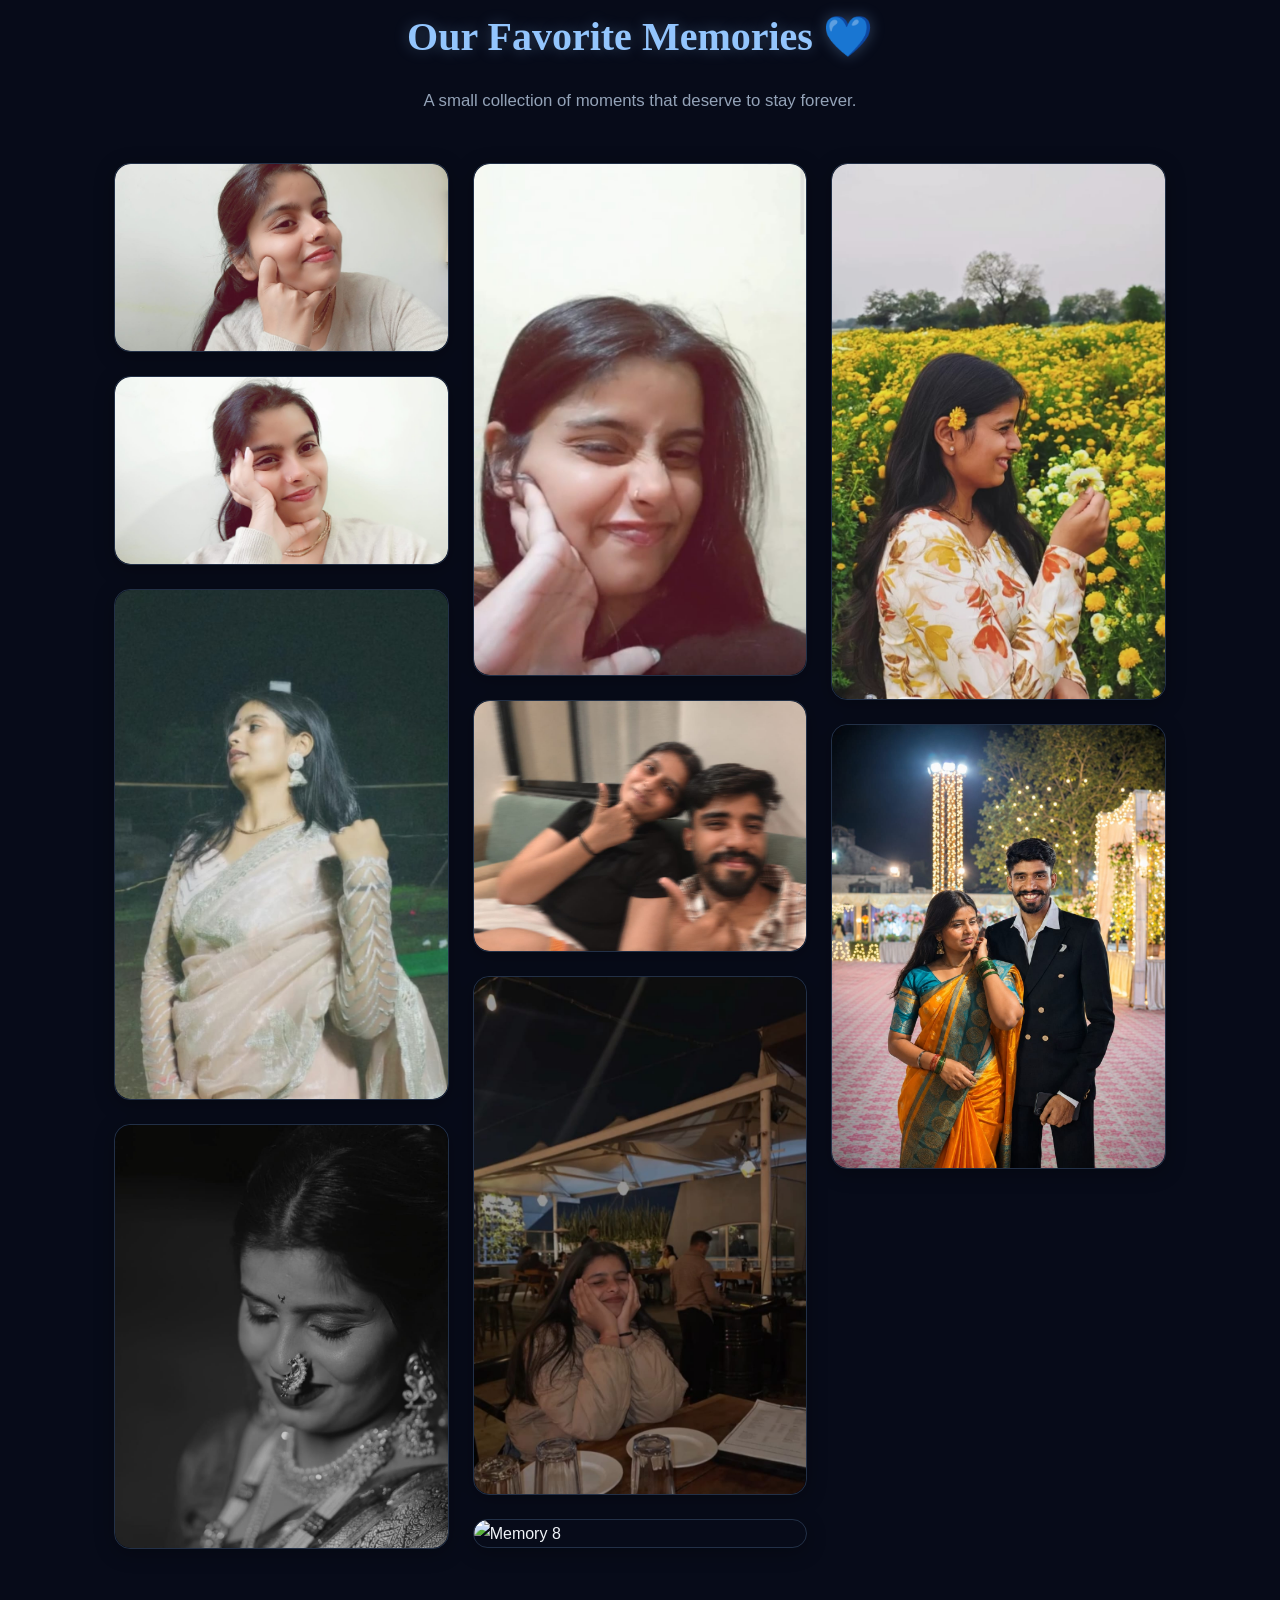
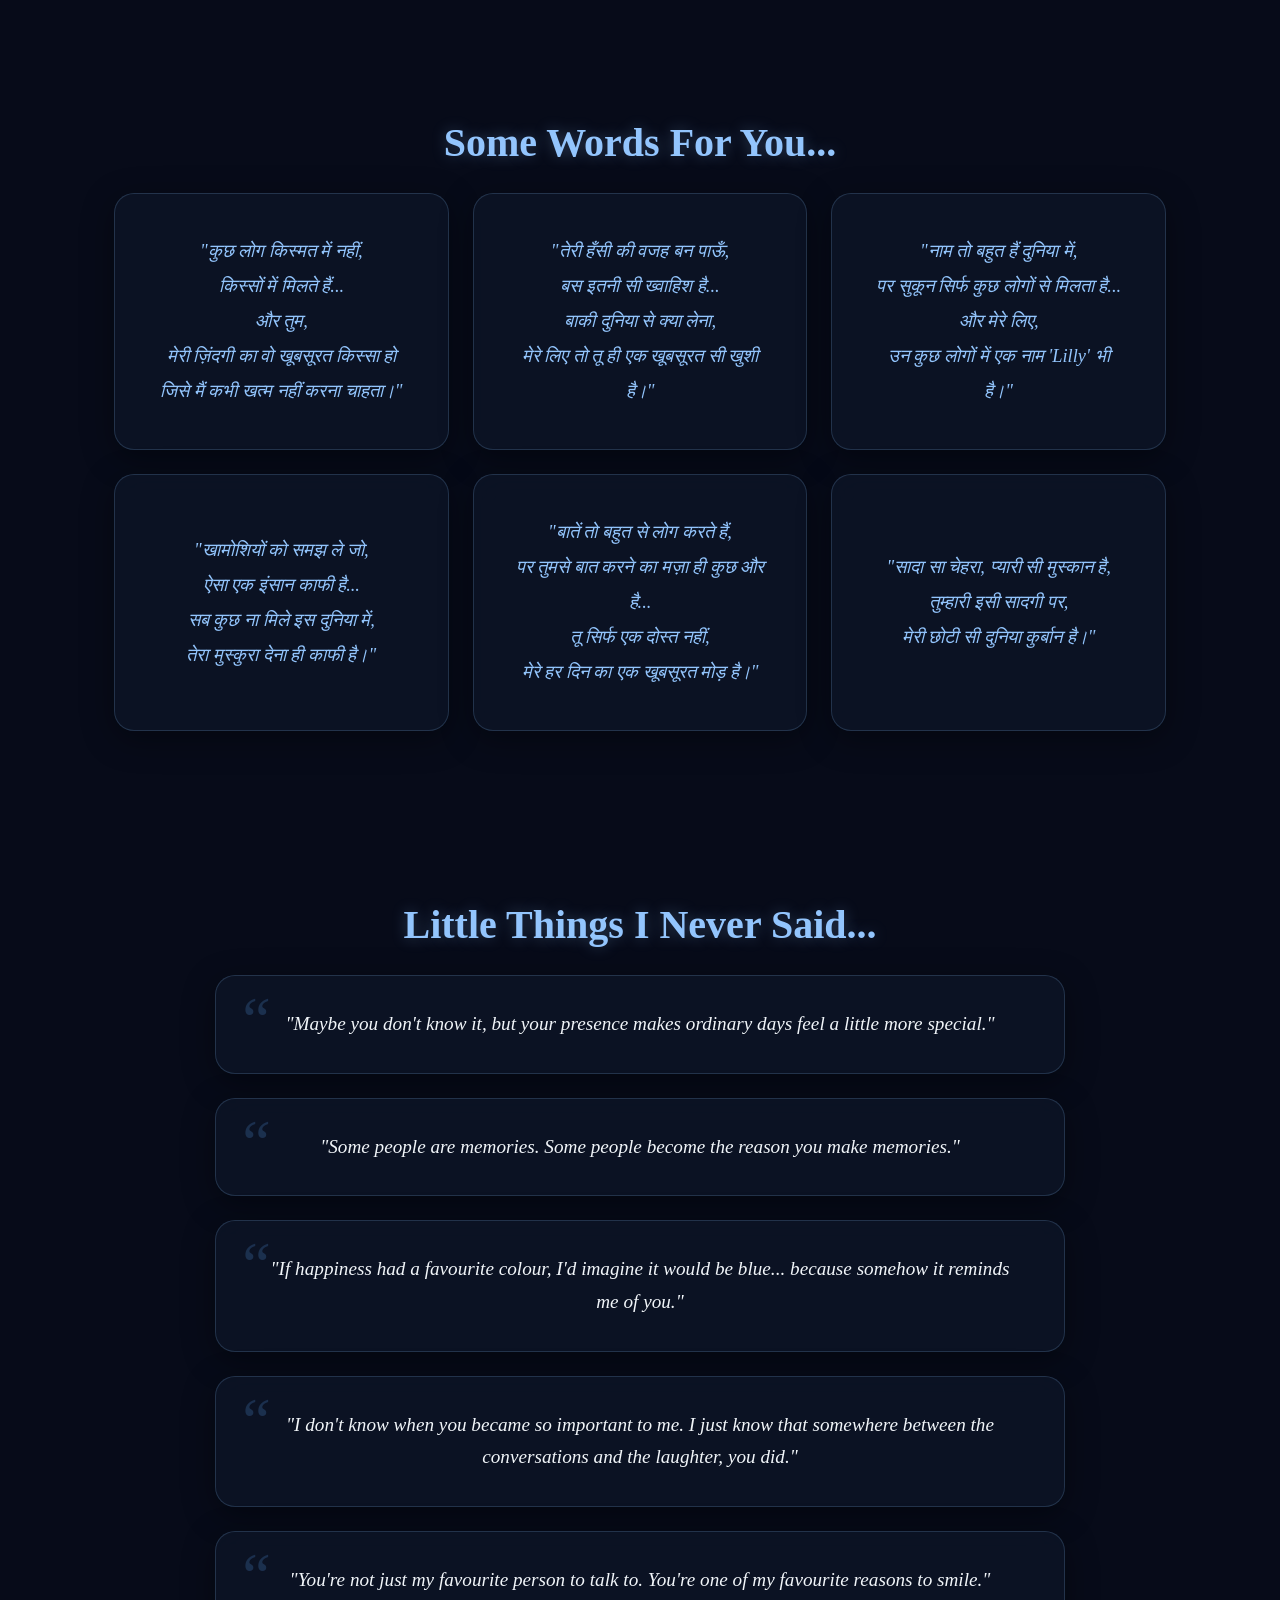
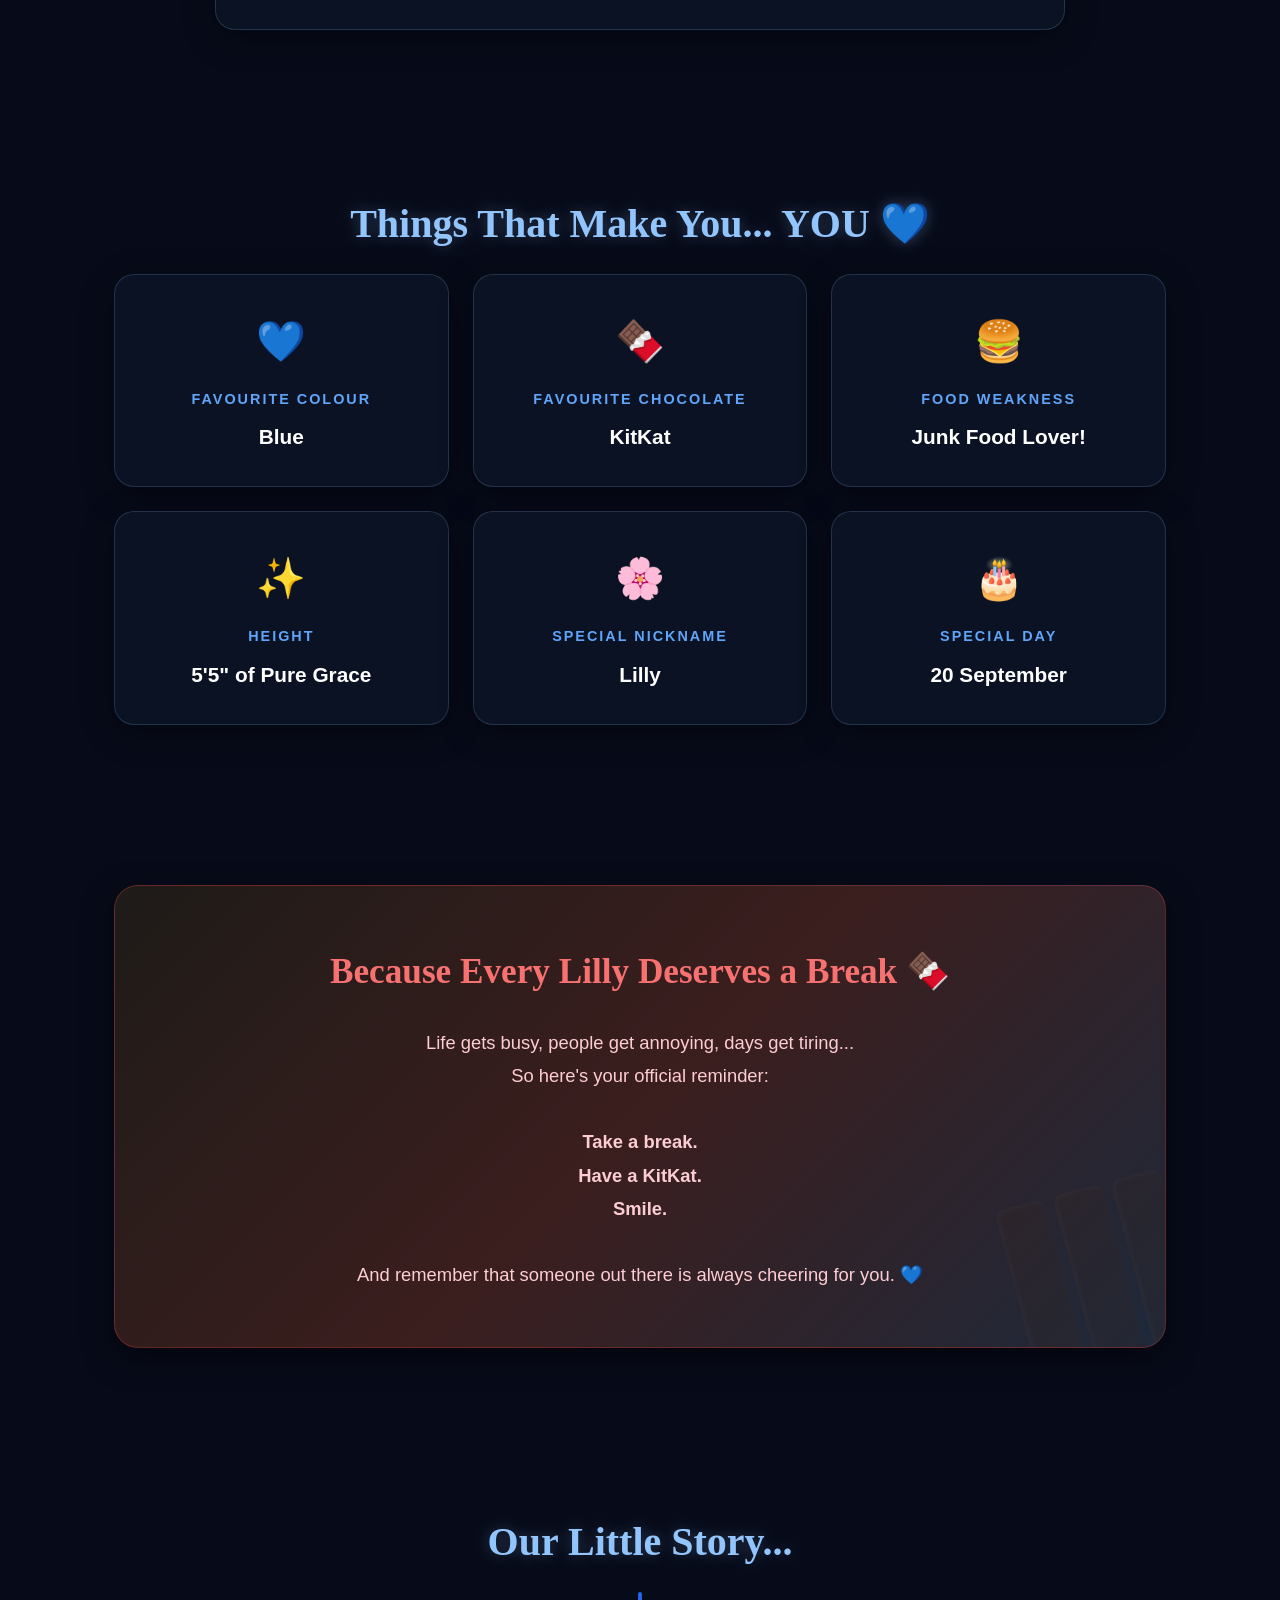
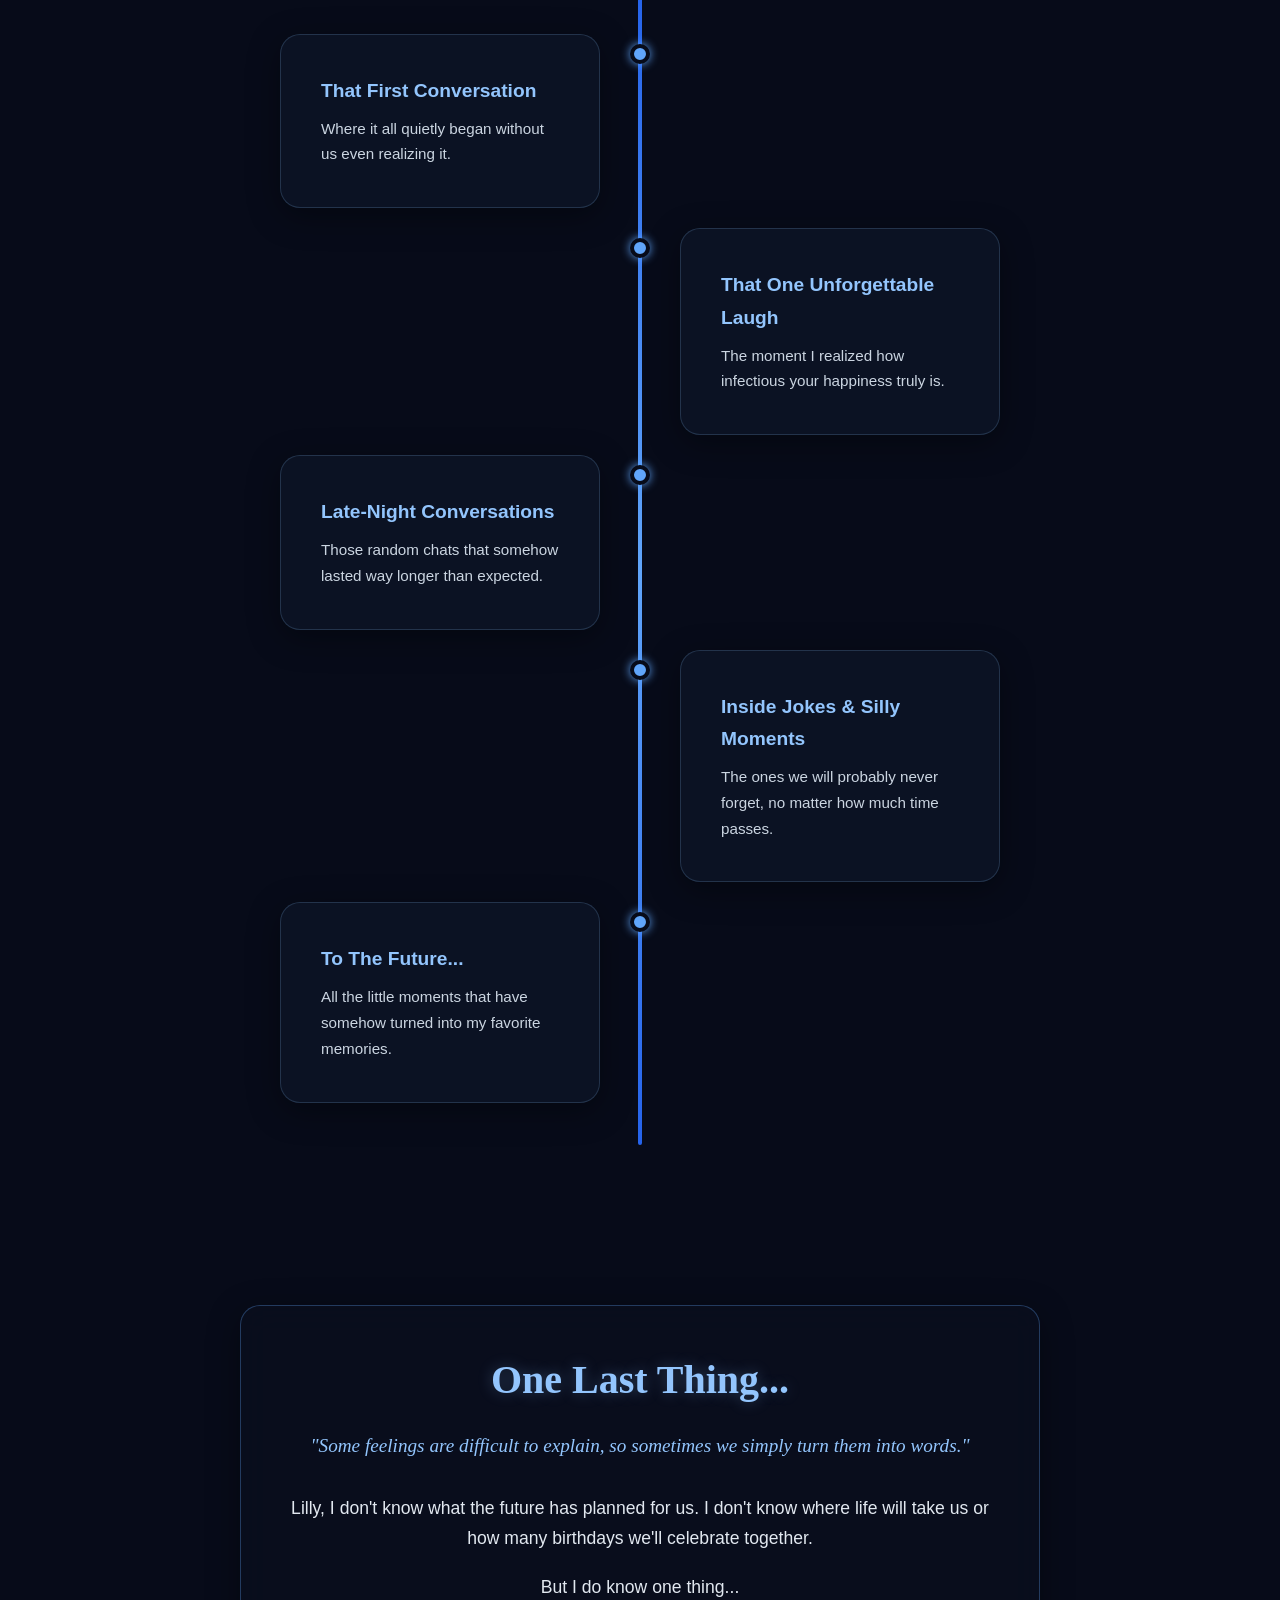
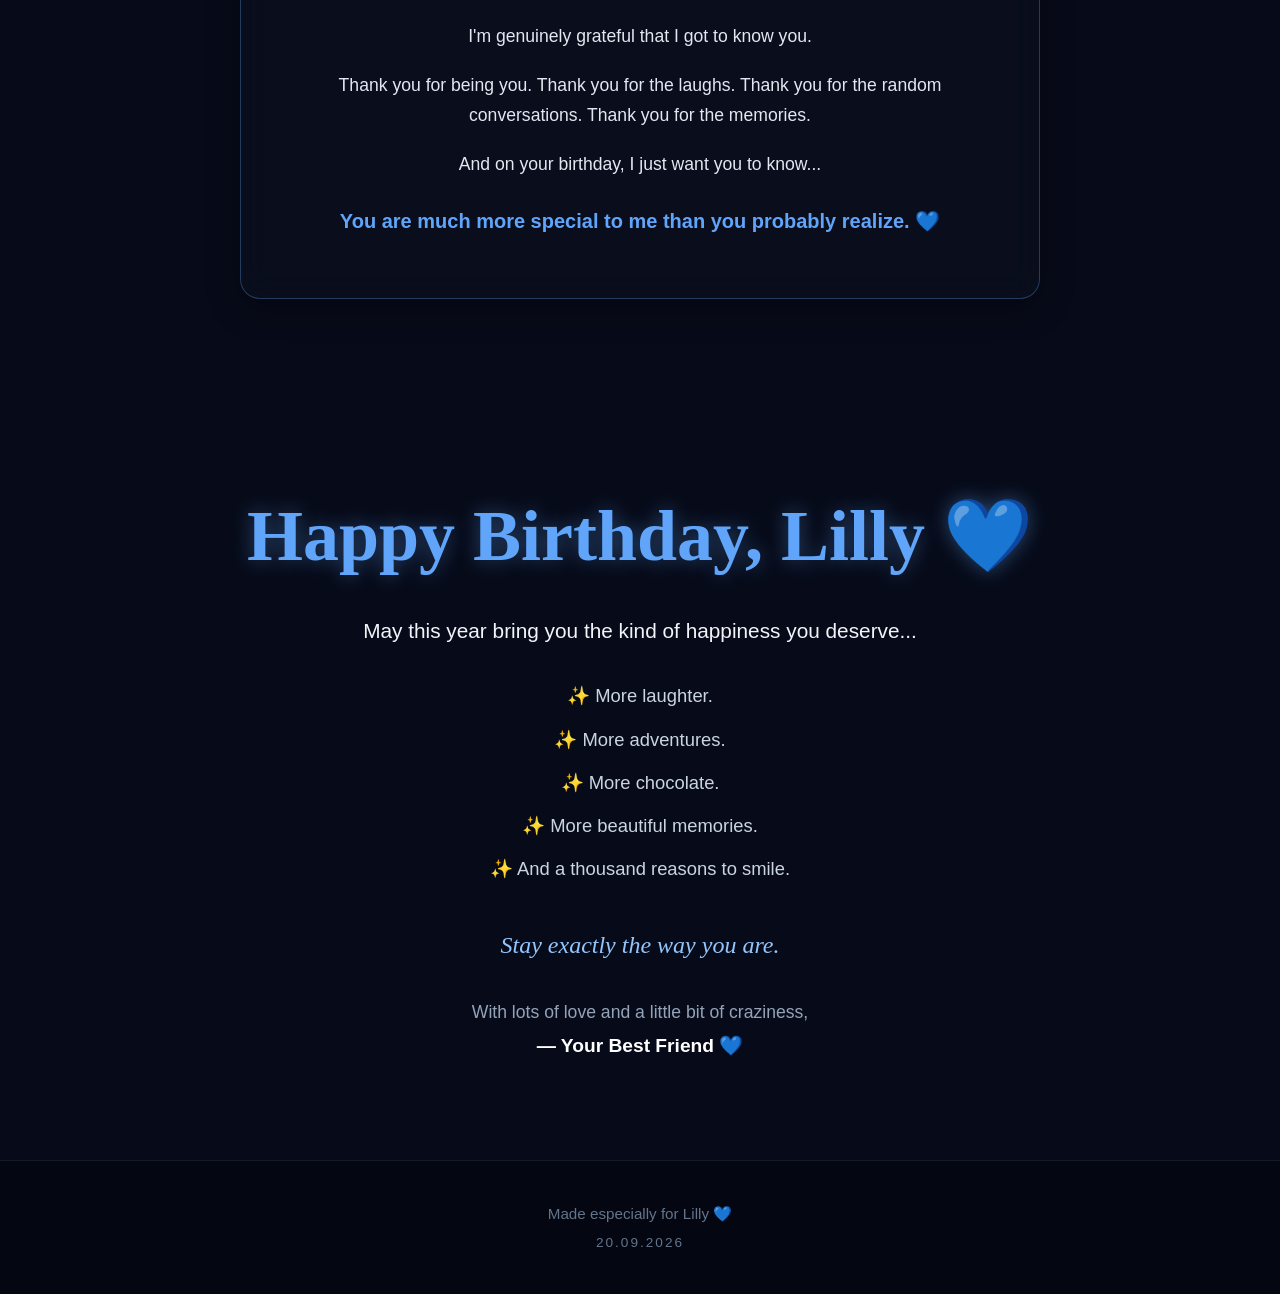
==== commit 7ce32361: "Update index.html" ====
--- a/index.html
+++ b/index.html
@@ -52,39 +52,39 @@
           <div class="gallery-overlay"><span>Our favourite memories 💙</span></div>
         </div>
         <div class="gallery-item">
-          <img src="C:\VIRUS\lucky\lucky\Android\LILLY.jpeg" alt="Memory 2" loading="lazy">
+          <img src="LILLY.jpeg" alt="Memory 2" loading="lazy">
           <div class="gallery-overlay"><span>That smile.</span></div>
         </div>
         <div class="gallery-item">
-          <img src="C:\VIRUS\lucky\lucky\Android\lilly\WhatsApp Image 2026-09-19 at 11.35.41 PM.jpeg" alt="Memory 3" loading="lazy">
+          <img src="WhatsApp Image 2026-09-19 at 11.35.41 PM.jpeg" alt="Memory 3" loading="lazy">
           <div class="gallery-overlay"><span>One of those days.</span></div>
         </div>
         <div class="gallery-item">
-          <img src="C:\VIRUS\lucky\lucky\Android\lilly\WhatsApp Image 2026-09-19 at 11.37.03 PM.jpeg" alt="Memory 4" loading="lazy">
+          <img src="WhatsApp Image 2026-09-19 at 11.37.03 PM.jpeg" alt="Memory 4" loading="lazy">
           <div class="gallery-overlay"><span>Beautiful without even trying.</span></div>
         </div>
         <div class="gallery-item">
-          <img src="C:\VIRUS\lucky\lucky\Android\lilly\WhatsApp Image 2026-09-19 at 11.37.11 PM.jpeg" alt="Memory 5" loading="lazy">
+          <img src="WhatsApp Image 2026-09-19 at 11.37.11 PM.jpeg" alt="Memory 5" loading="lazy">
           <div class="gallery-overlay"><span>Just Lilly being Lilly.</span></div>
         </div>
         <div class="gallery-item">
-          <img src="C:\VIRUS\lucky\lucky\Android\lilly\WhatsApp Image 2026-09-19 at 11.35.37 PM.jpeg" alt="Memory 6" loading="lazy">
+          <img src="WhatsApp Image 2026-09-19 at 11.35.37 PM.jpeg" alt="Memory 6" loading="lazy">
           <div class="gallery-overlay"><span>Some moments deserve to stay forever.</span></div>
         </div>
         <div class="gallery-item">
-          <img src="C:\VIRUS\lucky\lucky\Android\lilly\WhatsApp Image 2026-09-19 at 11.37.06 PM.jpeg" alt="Memory 7" loading="lazy">
+          <img src="WhatsApp Image 2026-09-19 at 11.37.06 PM.jpeg" alt="Memory 7" loading="lazy">
           <div class="gallery-overlay"><span>Pure happiness. 💙</span></div>
         </div>
         <div class="gallery-item">
-          <img src="C:\VIRUS\lucky\lucky\Android\lilly\WhatsApp Image 2026-09-19 at 11.34.30 PM.jpeg" alt="Memory 8" loading="lazy">
+          <img src="WhatsApp Image 2026-09-19 at 11.34.30 PM.jpeg" alt="Memory 8" loading="lazy">
           <div class="gallery-overlay"><span>Unfiltered laughter.</span></div>
         </div>
         <div class="gallery-item">
-          <img src="C:\VIRUS\lucky\lucky\Android\lilly\WhatsApp Image 2026-09-19 at 11.37.18 PM.jpeg" alt="Memory 9" loading="lazy">
+          <img src="WhatsApp Image 2026-09-19 at 11.37.18 PM.jpeg" alt="Memory 9" loading="lazy">
           <div class="gallery-overlay"><span>The best kind of company.</span></div>
         </div>
         <div class="gallery-item">
-          <img src="C:\VIRUS\lucky\lucky\Android\lilly\WhatsApp Image 2026-09-07 at 3.22.24 PM.jpeg" alt="Memory 10" loading="lazy">
+          <img src="WhatsApp Image 2026-09-07 at 3.22.24 PM.jpeg" alt="Memory 10" loading="lazy">
           <div class="gallery-overlay"><span>Forever favorite. ✨</span></div>
         </div>
       </div>
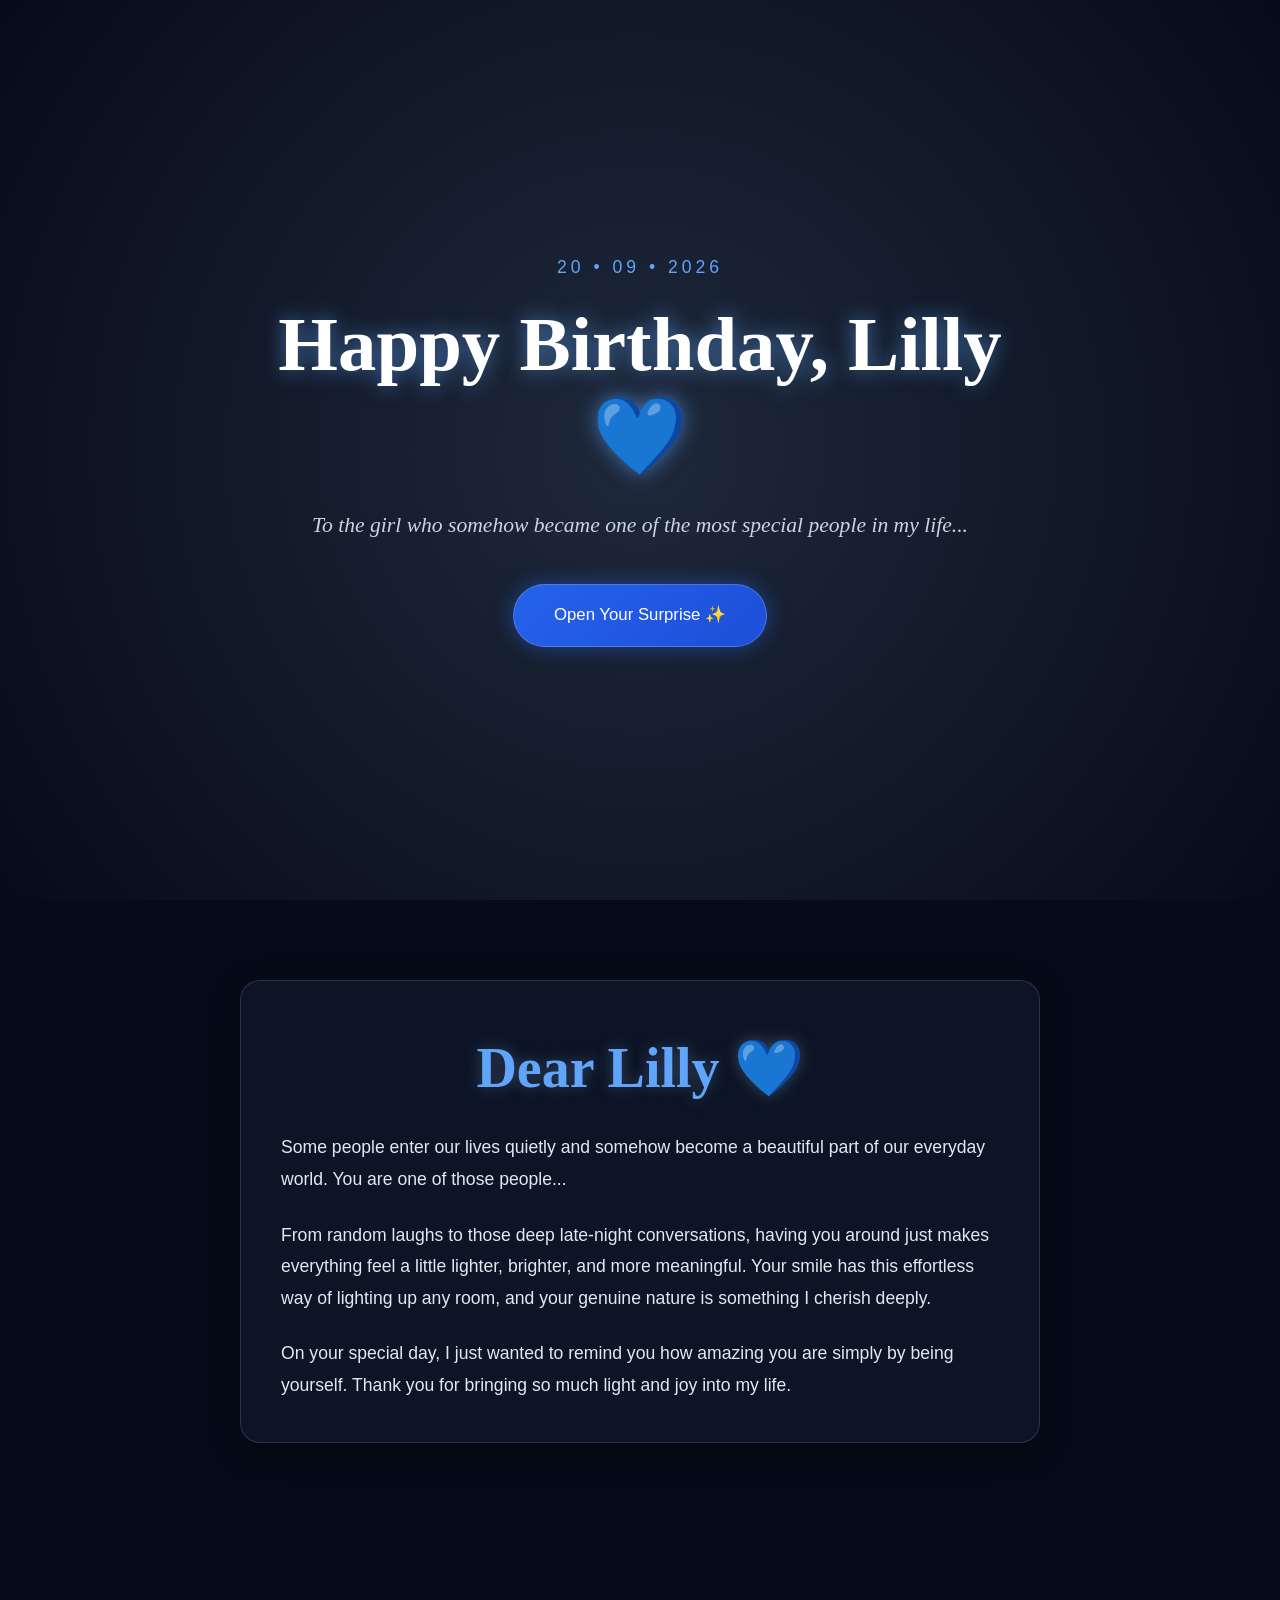
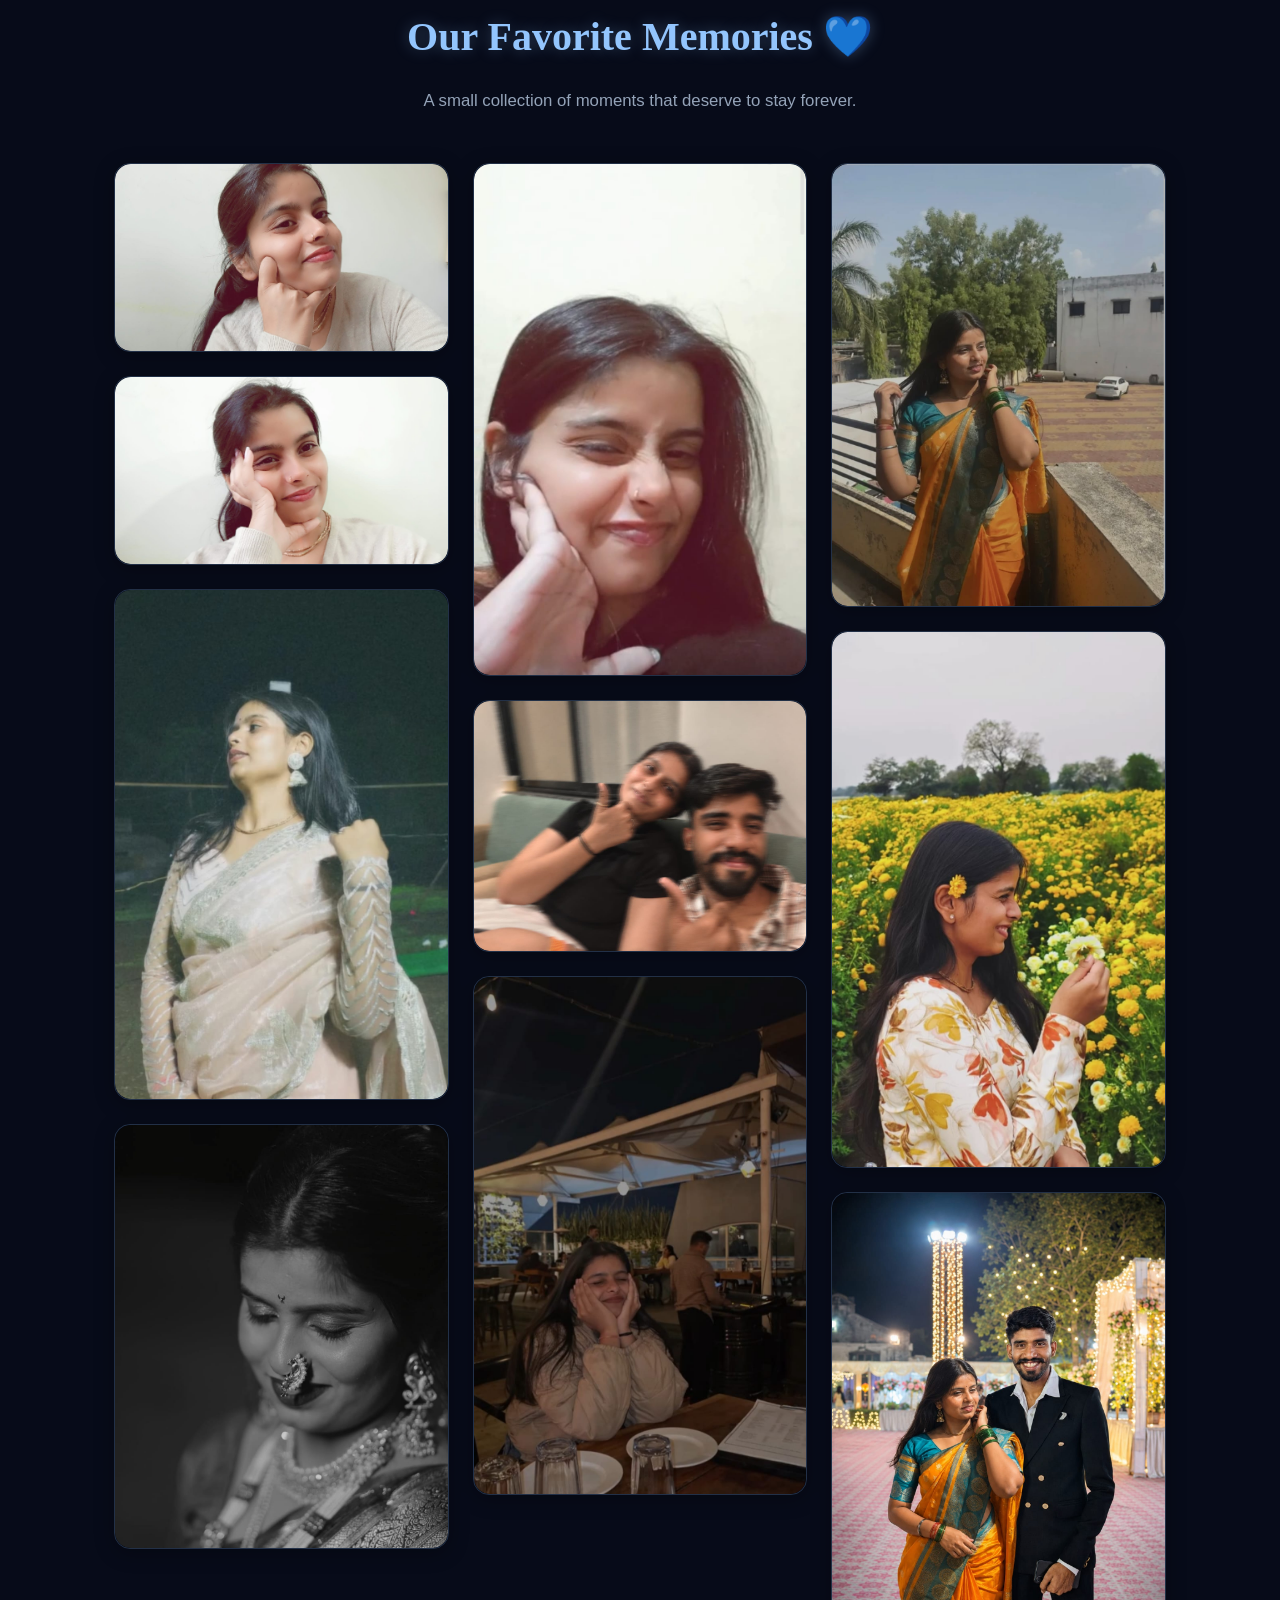
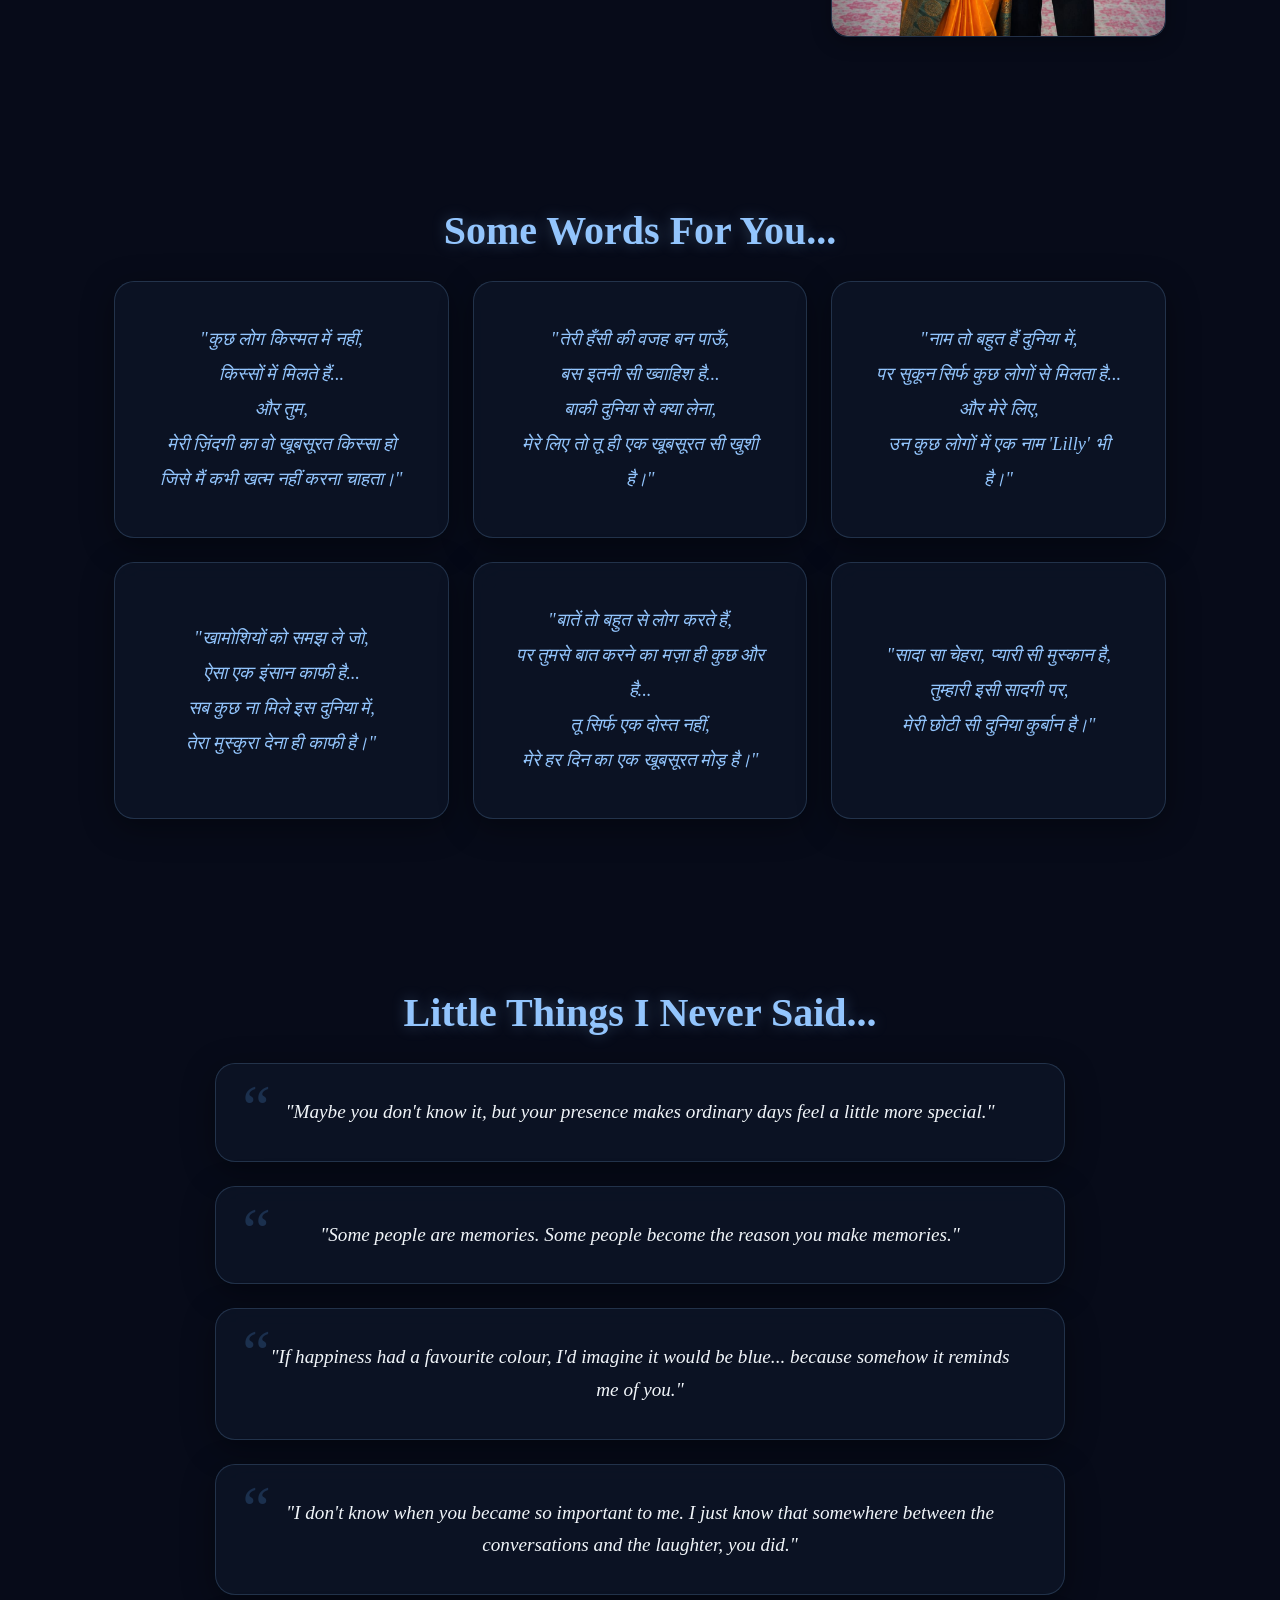
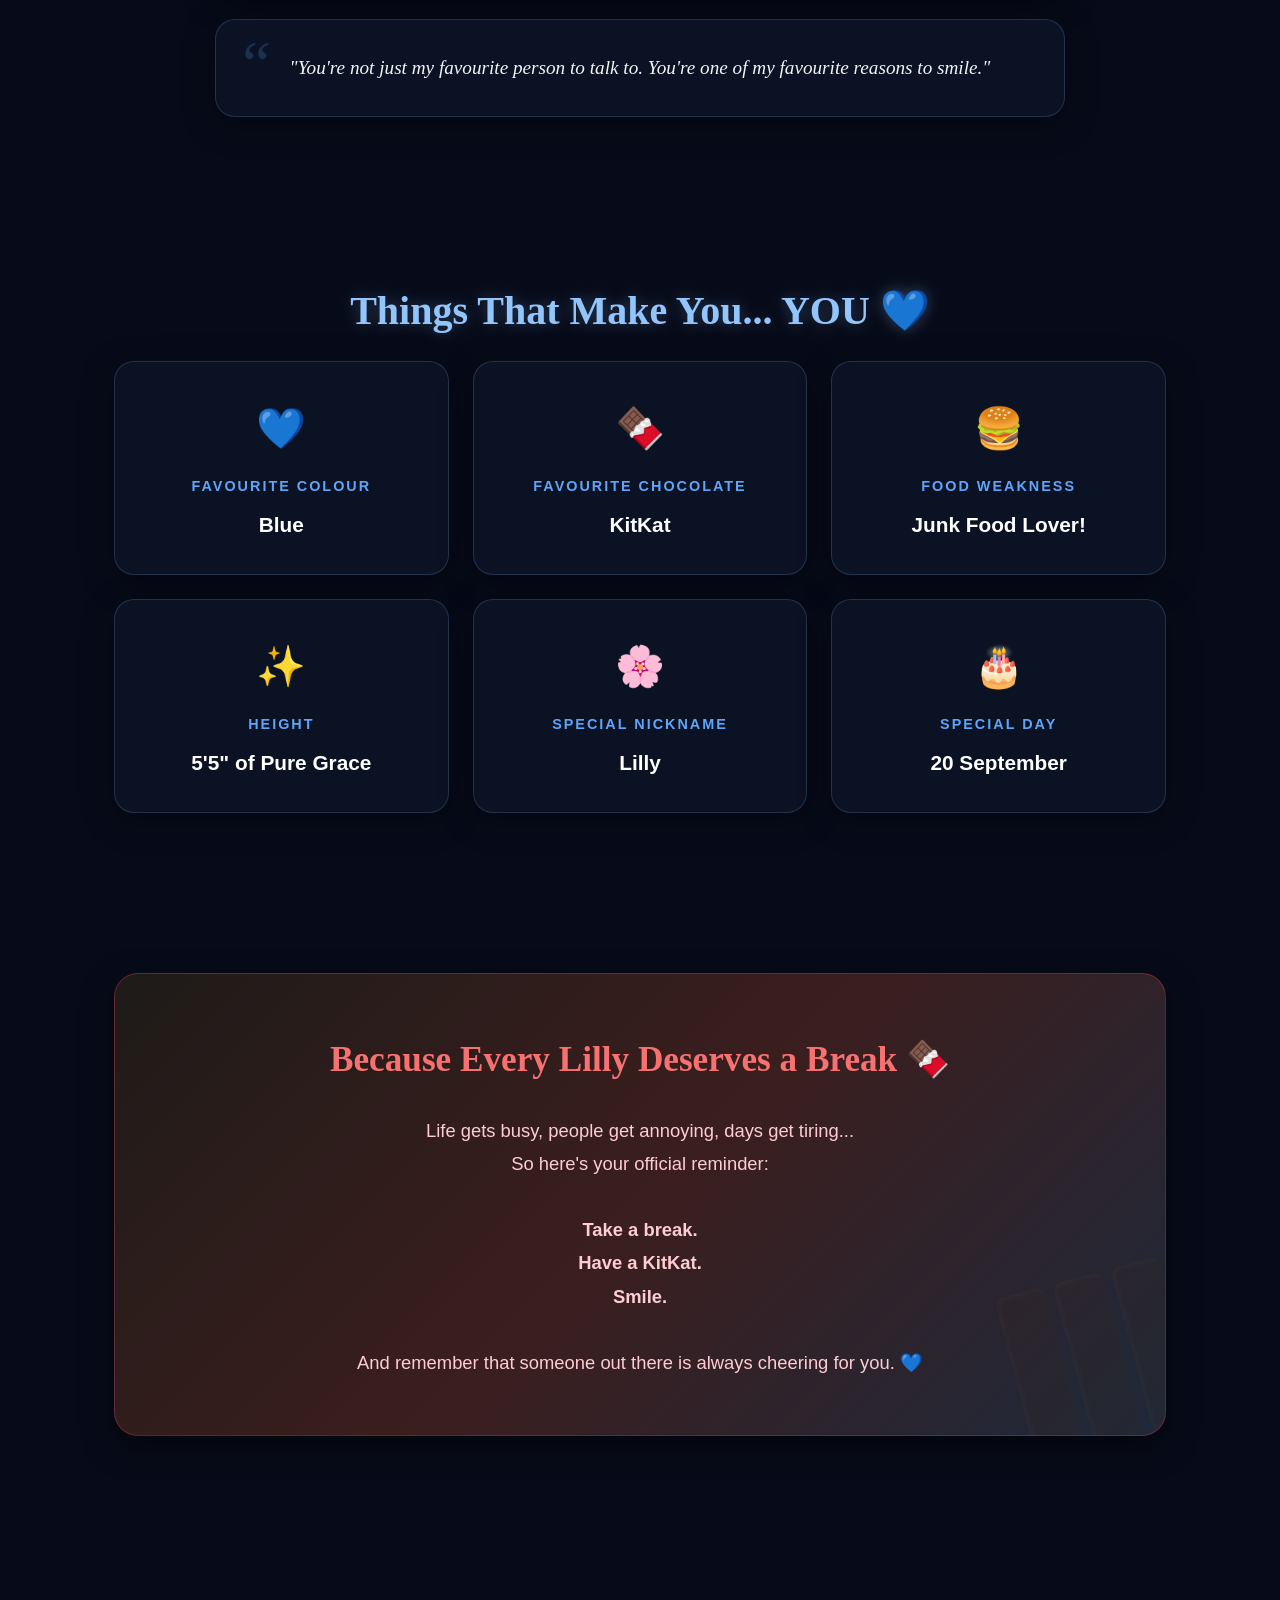
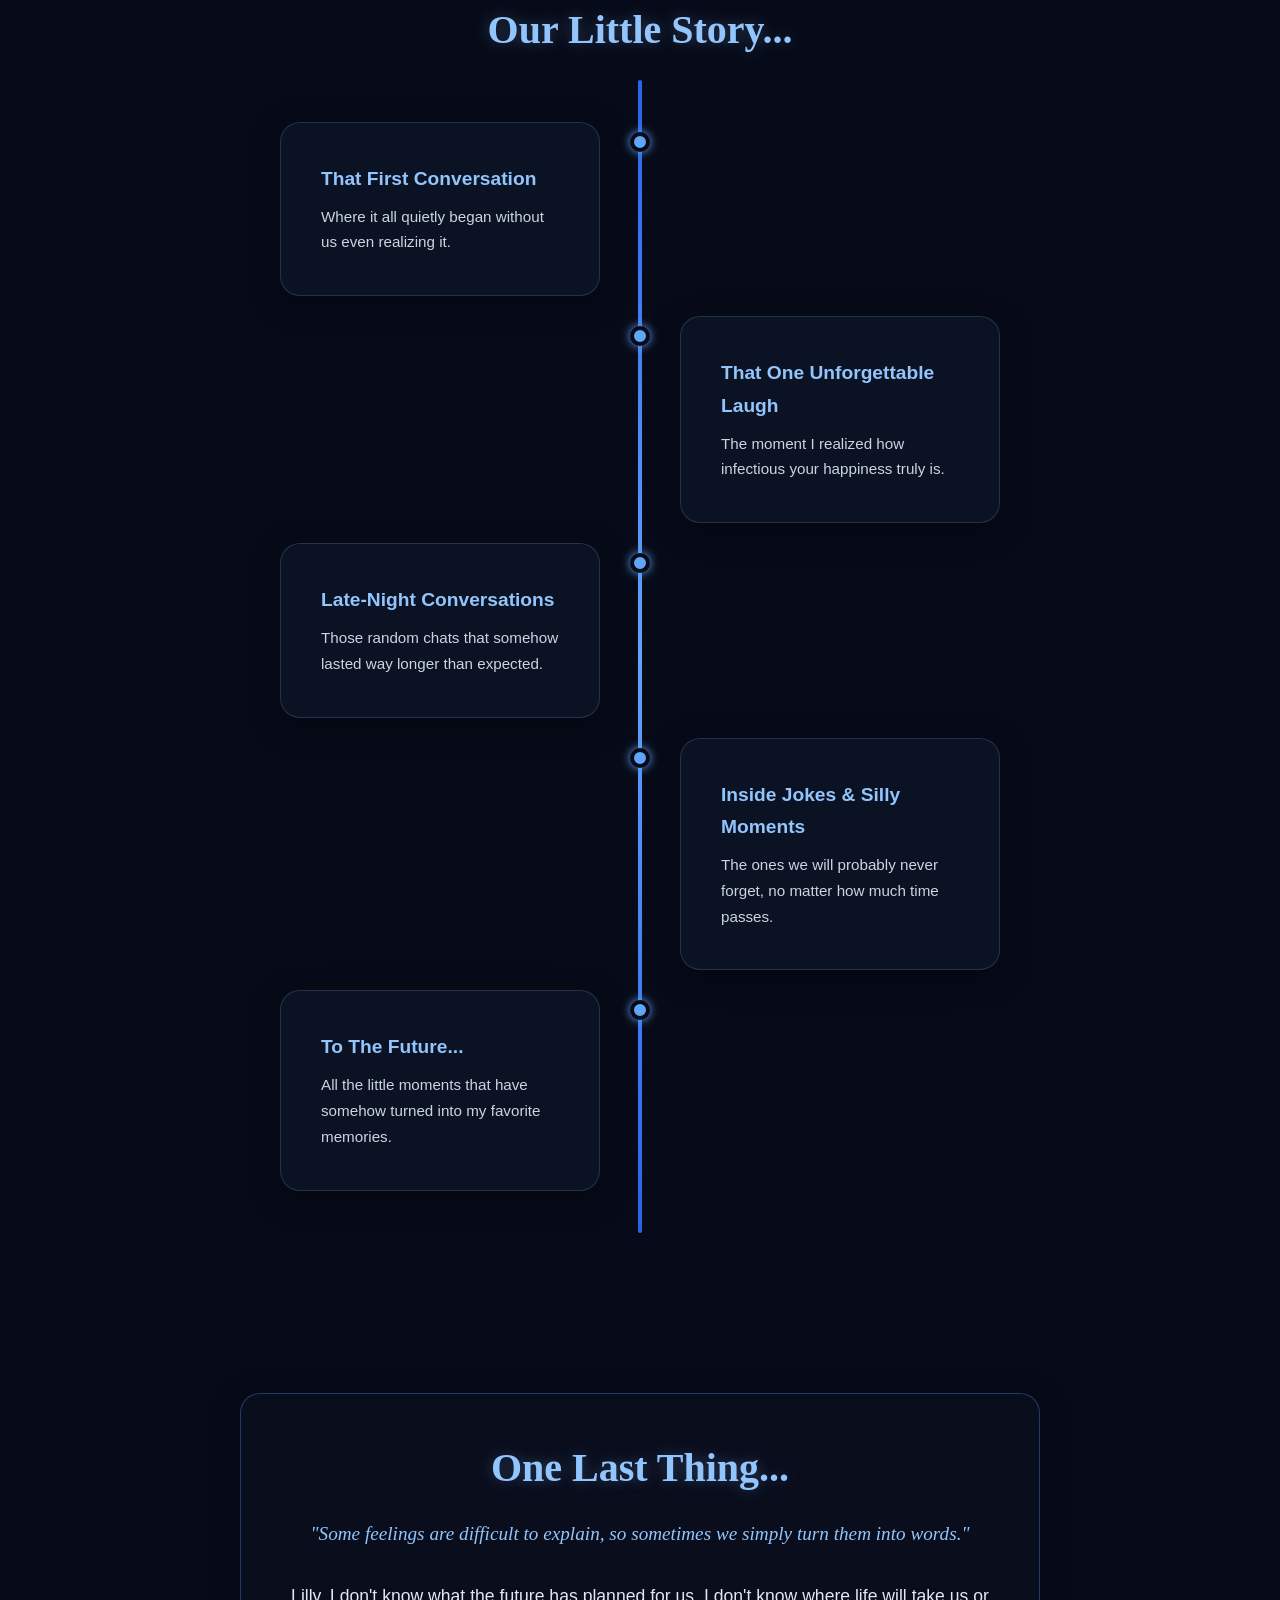
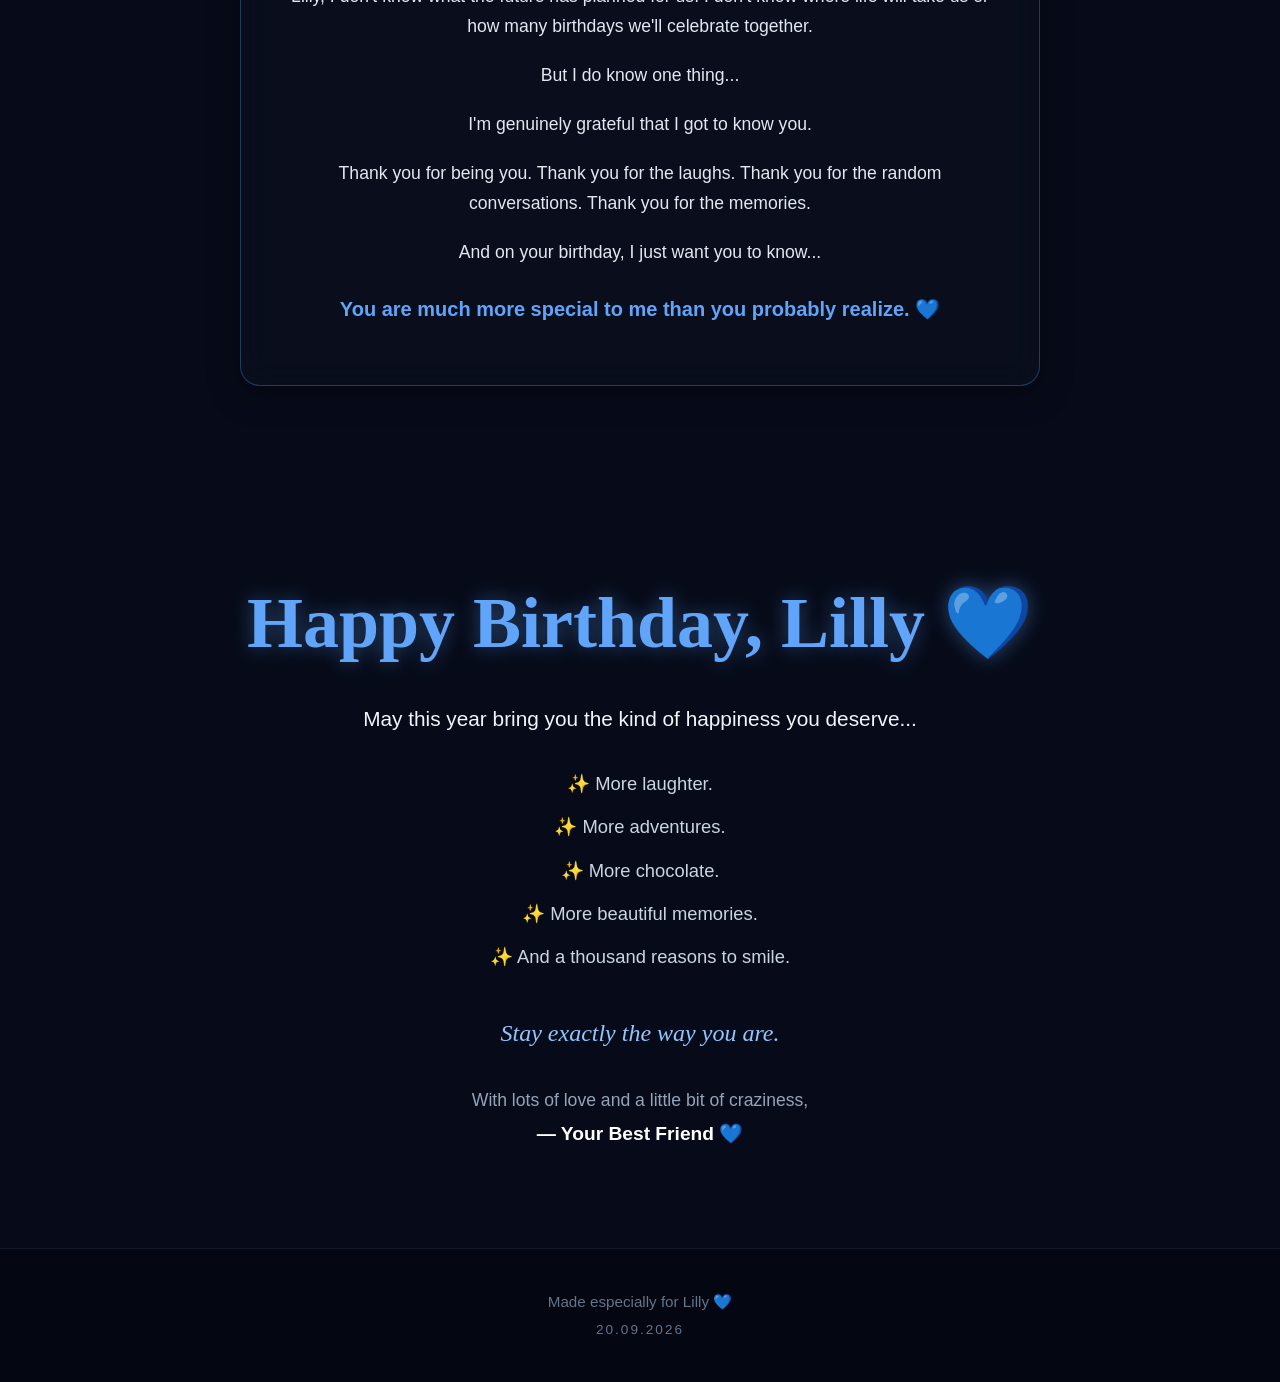
==== commit e9f3bd86: "Update index.html" ====
--- a/index.html
+++ b/index.html
@@ -76,7 +76,7 @@
           <div class="gallery-overlay"><span>Pure happiness. 💙</span></div>
         </div>
         <div class="gallery-item">
-          <img src="WhatsApp Image 2026-09-19 at 11.34.30 PM.jpeg" alt="Memory 8" loading="lazy">
+          <img src="WhatsApp Image 2026-09-19 at 11.37.04 PM.jpeg" alt="Memory 8" loading="lazy">
           <div class="gallery-overlay"><span>Unfiltered laughter.</span></div>
         </div>
         <div class="gallery-item">
